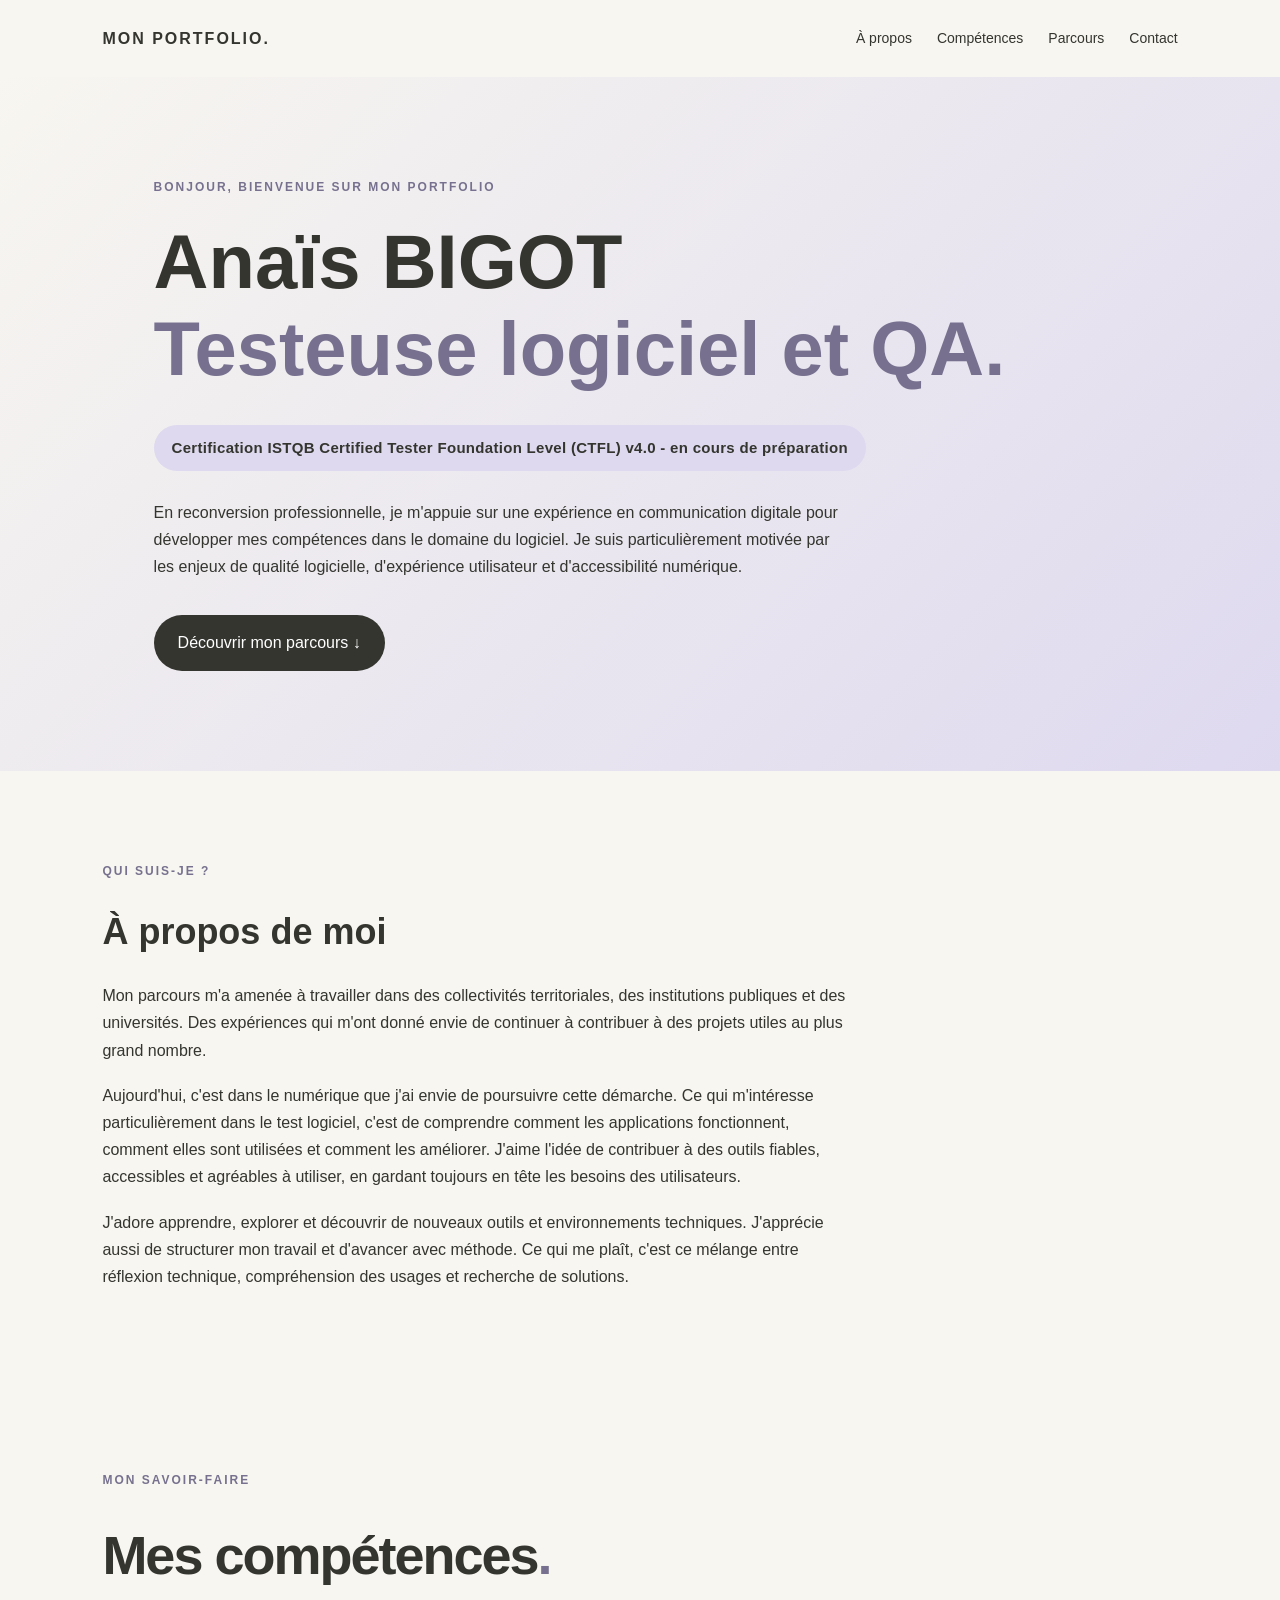
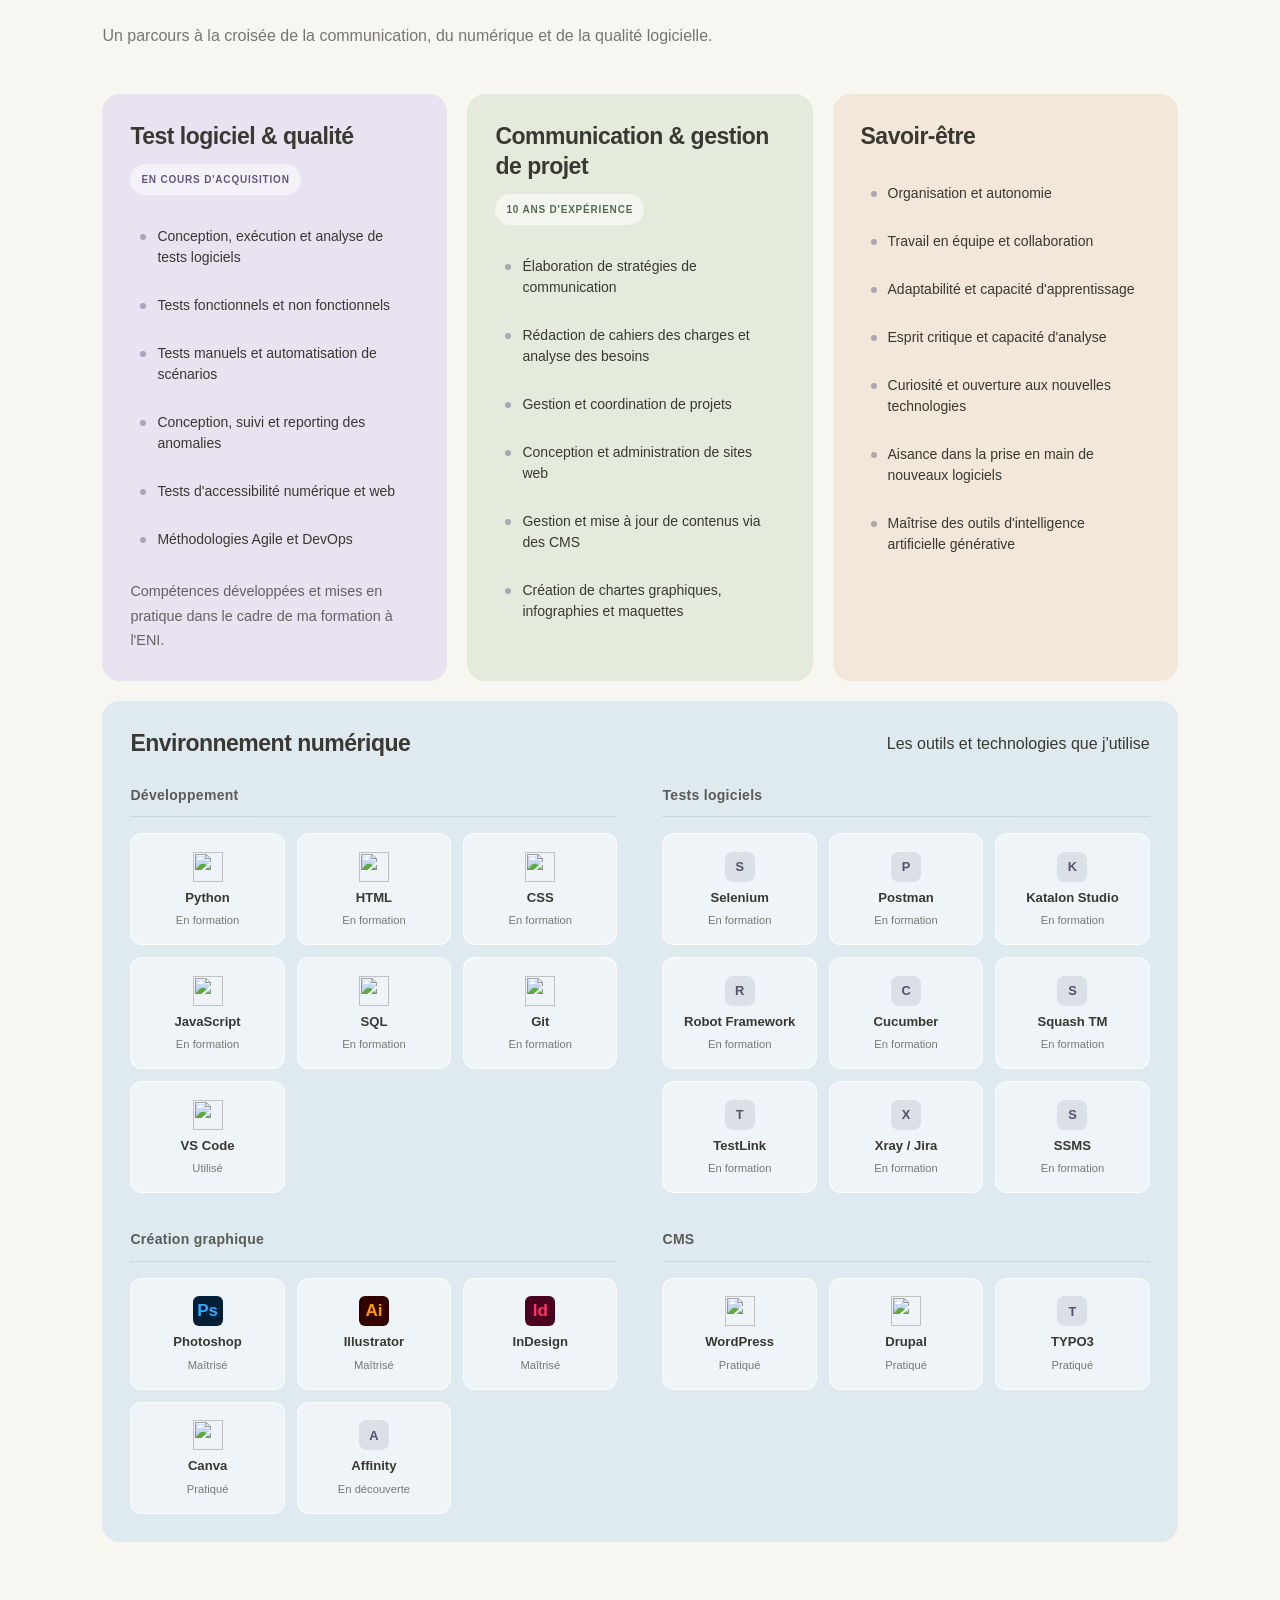
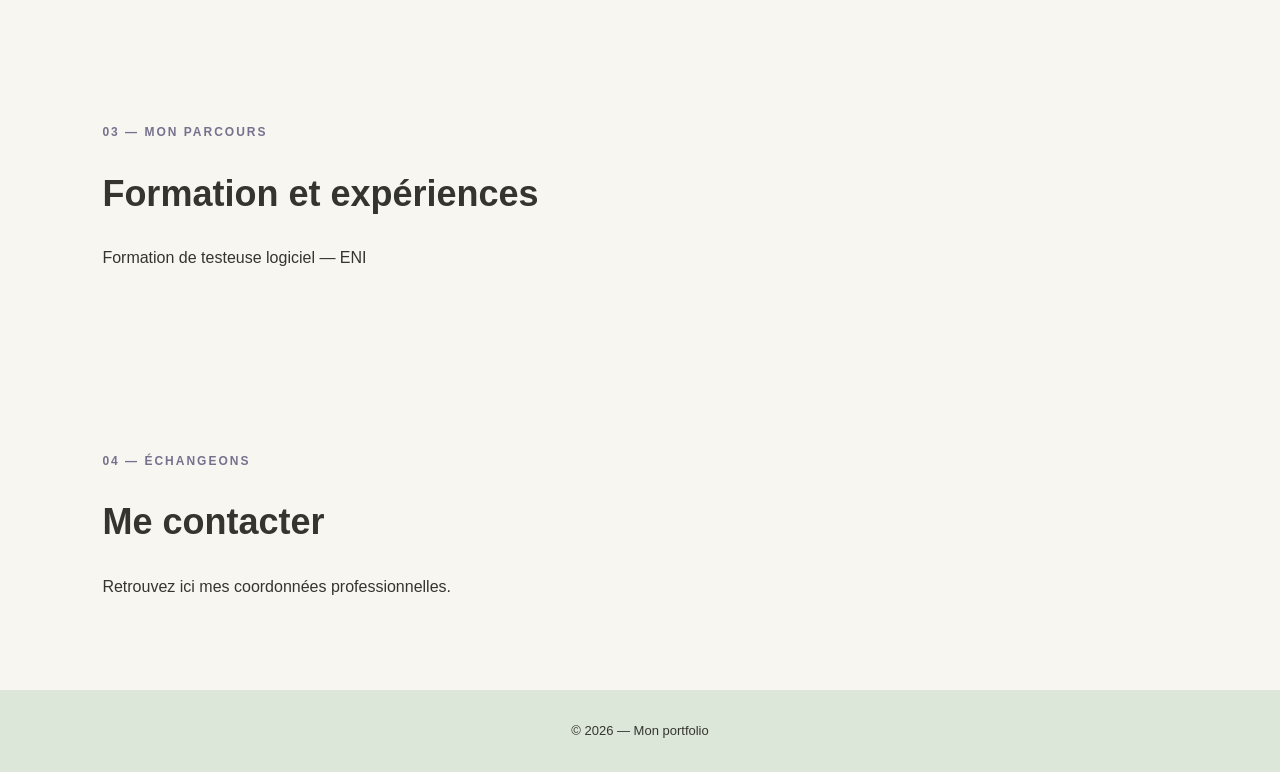
==== index.html @ 94222c1f "CV Web, travail du 19 nov matin" ====
<!DOCTYPE html>
<html lang="fr">
<head>
    <meta charset="UTF-8">
    <meta name="viewport" content="width=device-width, initial-scale=1.0">
    <meta http-equiv="X-UA-Compatible" content="IE=edge">

    <meta name="description" content="CV et portfolio professionnel">

    <title>Anaïs BIGOT | Testeuse QA</title>

    <link rel="stylesheet" href="css/style.css">
</head>

<body>

    <header>
        <nav class="navigation">
            <a href="#" class="logo">MON PORTFOLIO.</a>

            <div class="menu">
                <a href="#apropos">À propos</a>
                <a href="#competences">Compétences</a>
                <a href="#parcours">Parcours</a>
                <a href="#contact">Contact</a>
            </div>
        </nav>
    </header>

    <main>

        <section class="hero">
            <p class="surtitre">BONJOUR, BIENVENUE SUR MON PORTFOLIO</p>

            <h1>
                Anaïs BIGOT
                <span>Testeuse logiciel et QA.</span>
            </h1>
            <p class="certification">
             Certification  ISTQB Certified Tester Foundation Level (CTFL) v4.0 - en cours de préparation
            </p>

            <p class="introduction">
                En reconversion professionnelle, je m'appuie sur une expérience en communication digitale pour développer mes compétences dans le domaine du logiciel. Je suis particulièrement motivée par les enjeux de qualité logicielle, d'expérience utilisateur et d'accessibilité numérique.
            </p>

            <a href="#apropos" class="bouton">
                Découvrir mon parcours ↓
            </a>
        </section>

        <section id="apropos" class="section">
            <p class="surtitre">QUI SUIS-JE ?</p>
            <h2>À propos de moi</h2>
            
                <p>Mon parcours m'a amenée à travailler dans des collectivités territoriales, des institutions publiques et des universités. Des expériences qui m'ont donné envie de continuer à contribuer à des projets utiles au plus grand nombre.</p>

                <p>Aujourd'hui, c'est dans le numérique que j'ai envie de poursuivre cette démarche. Ce qui m'intéresse particulièrement dans le test logiciel, c'est de comprendre comment les applications fonctionnent, comment elles sont utilisées et comment les améliorer. J'aime l'idée de contribuer à des outils fiables, accessibles et agréables à utiliser, en gardant toujours en tête les besoins des utilisateurs.</p>

                <p>J'adore apprendre, explorer et découvrir de nouveaux outils et environnements techniques. J'apprécie aussi de structurer mon travail et d'avancer avec méthode. Ce qui me plaît, c'est ce mélange entre réflexion technique, compréhension des usages et recherche de solutions.</p>
            
        </section>



       
        <section id="competences" class="section skills-section">
            <div class="skills-heading">
                <p class="surtitre">MON SAVOIR-FAIRE</p>
                <h2>Mes compétences<span>.</span></h2>
                <p class="skills-intro">
                    Un parcours à la croisée de la communication,
                    du numérique et de la qualité logicielle.
                </p>
            </div>

            <div class="skills-grid">

                <!-- TEST LOGICIEL -->
                <article class="skill-card skill-lavender skill-main">
                    <div class="skill-card-header">
                        <h3>Test logiciel & qualité</h3>
                        <span class="skill-status status-learning">En cours d'acquisition</span>
                    </div>
                    <ul class="skill-list">
                        <li>Conception, exécution et analyse de tests logiciels</li>
                        <li>Tests fonctionnels et non fonctionnels</li>
                        <li>Tests manuels et automatisation de scénarios</li>
                        <li>Conception, suivi et reporting des anomalies</li>
                        <li>Tests d'accessibilité numérique et web</li>
                        <li>Méthodologies Agile et DevOps</li>
                    </ul>
                    <p class="skill-note">Compétences développées et mises en pratique dans le cadre de ma formation à l'ENI.</p>
                </article>

                <!-- COMMUNICATION -->
                <article class="skill-card skill-sage">
                    <div class="skill-card-header">
                        <h3>Communication & gestion de projet</h3>
                        <span class="skill-status status-acquired">10 ans d'expérience</span>
                    </div>
                    <ul class="skill-list">
                        <li>Élaboration de stratégies de communication</li>
                        <li>Rédaction de cahiers des charges et analyse des besoins</li>
                        <li>Gestion et coordination de projets</li>
                        <li>Conception et administration de sites web</li>
                        <li>Gestion et mise à jour de contenus via des CMS</li>
                        <li>Création de chartes graphiques, infographies et maquettes</li>
                    </ul>
                </article>

                <!-- SAVOIR-ÊTRE -->
                <article class="skill-card skill-peach">
                    <div class="skill-card-header">
                        <h3>Savoir-être</h3>
                    </div>
                    <ul class="skill-list">
                        <li>Organisation et autonomie</li>
                        <li>Travail en équipe et collaboration</li>
                        <li>Adaptabilité et capacité d'apprentissage</li>
                        <li>Esprit critique et capacité d'analyse</li>
                        <li>Curiosité et ouverture aux nouvelles technologies</li>
                        <li>Aisance dans la prise en main de nouveaux logiciels</li>
                        <li>Maîtrise des outils d'intelligence artificielle générative</li>
                    </ul>
            
                </article>

                <!-- ENVIRONNEMENT NUMÉRIQUE -->
                
  
                <div class="skill-card skill-blue skill-tools">

                    <div class="skill-card-header">
                        <h3>Environnement numérique</h3>
                        <p>Les outils et technologies que j'utilise</p>
                    </div>

                    <div class="tool-groups">



                        <!-- Développement -->
                        <div class="tool-group">
                            <h4>Développement</h4>
                            <div class="tools-grid">
                                <div class="tool">
                                    <img src="https://cdn.jsdelivr.net/gh/devicons/devicon/icons/python/python-original.svg" alt="">
                                    <span>Python</span>
                                    <small>En formation</small>
                                </div>
                                <div class="tool">
                                    <img src="https://cdn.jsdelivr.net/gh/devicons/devicon/icons/html5/html5-original.svg" alt="">
                                    <span>HTML</span>
                                    <small>En formation</small>
                                </div>
                                <div class="tool">
                                    <img src="https://cdn.jsdelivr.net/gh/devicons/devicon/icons/css3/css3-original.svg" alt="">
                                    <span>CSS</span>
                                    <small>En formation</small>
                                </div>
                                <div class="tool">
                                    <img src="https://cdn.jsdelivr.net/gh/devicons/devicon/icons/javascript/javascript-original.svg" alt="">
                                    <span>JavaScript</span>
                                    <small>En formation</small>
                                </div>
                                <div class="tool">
                                    <img src="https://cdn.jsdelivr.net/gh/devicons/devicon/icons/mysql/mysql-original.svg" alt="">
                                    <span>SQL</span>
                                    <small>En formation</small>
                                </div>
                                <div class="tool">
                                    <img src="https://cdn.jsdelivr.net/gh/devicons/devicon/icons/git/git-original.svg" alt="">
                                    <span>Git</span>
                                    <small>En formation</small>
                                </div>
                                <div class="tool">
                                    <img src="https://cdn.jsdelivr.net/gh/devicons/devicon/icons/vscode/vscode-original.svg" alt="">
                                    <span>VS Code</span>
                                    <small>Utilisé</small>
                                </div>
                            </div>
                        </div>

                        <!-- Tests logiciels -->
                        <div class="tool-group">
                            <h4>Tests logiciels</h4>
                            <div class="tools-grid">
                                <div class="tool">
                                    <span class="tool-monogram">S</span>
                                    <span>Selenium</span>
                                    <small>En formation</small>
                                </div>
                                <div class="tool">
                                    <span class="tool-monogram">P</span>
                                    <span>Postman</span>
                                    <small>En formation</small>
                                </div>
                                <div class="tool">
                                    <span class="tool-monogram">K</span>
                                    <span>Katalon Studio</span>
                                    <small>En formation</small>
                                </div>
                                <div class="tool">
                                    <span class="tool-monogram">R</span>
                                    <span>Robot Framework</span>
                                    <small>En formation</small>
                                </div>
                                <div class="tool">
                                    <span class="tool-monogram">C</span>
                                    <span>Cucumber</span>
                                    <small>En formation</small>
                                </div>
                                <div class="tool">
                                    <span class="tool-monogram">S</span>
                                    <span>Squash TM</span>
                                    <small>En formation</small>
                                </div>
                                <div class="tool">
                                    <span class="tool-monogram">T</span>
                                    <span>TestLink</span>
                                    <small>En formation</small>
                                </div>
                                <div class="tool">
                                    <span class="tool-monogram">X</span>
                                    <span>Xray / Jira</span>
                                    <small>En formation</small>
                                </div>
                                <div class="tool">
                                    <span class="tool-monogram">S</span>
                                    <span>SSMS</span>
                                    <small>En formation</small>
                                </div>
                            </div>
                        </div>

                        <!-- Création graphique -->
                        <div class="tool-group">
                            <h4>Création graphique</h4>
                            <div class="tools-grid">
                                <div class="tool">
                                    <span class="tool-monogram adobe-ps">Ps</span>
                                    <span>Photoshop</span>
                                    <small>Maîtrisé</small>
                                </div>
                                <div class="tool">
                                    <span class="tool-monogram adobe-ai">Ai</span>
                                    <span>Illustrator</span>
                                    <small>Maîtrisé</small>
                                </div>
                                <div class="tool">
                                    <span class="tool-monogram adobe-id">Id</span>
                                    <span>InDesign</span>
                                    <small>Maîtrisé</small>
                                </div>
                                <div class="tool">
                                    <img src="https://cdn.jsdelivr.net/gh/devicons/devicon/icons/canva/canva-original.svg" alt="">
                                    <span>Canva</span>
                                    <small>Pratiqué</small>
                                </div>
                                <div class="tool">
                                    <span class="tool-monogram">A</span>
                                    <span>Affinity</span>
                                    <small>En découverte</small>
                                </div>
                            </div>
                        </div>

                                                <!-- CMS -->
                        <div class="tool-group">
                            <h4>CMS</h4>
                            <div class="tools-grid">
                                <div class="tool">
                                    <img src="https://cdn.simpleicons.org/wordpress" alt="">
                                    <span>WordPress</span>
                                    <small>Pratiqué</small>
                                </div>
                                <div class="tool">
                                    <img src="https://cdn.simpleicons.org/drupal" alt="">
                                    <span>Drupal</span>
                                    <small>Pratiqué</small>
                                </div>
                                <div class="tool">
                                    <span class="tool-monogram">T</span>
                                    <span>TYPO3</span>
                                    <small>Pratiqué</small>
                                </div>
                            </div>
                        </div>

                    </div>
                </div>

        </section>




        <section id="parcours" class="section">
            <p class="surtitre">03 — MON PARCOURS</p>
            <h2>Formation et expériences</h2>
            <p>Formation de testeuse logiciel — ENI</p>
        </section>

        <section id="contact" class="section">
            <p class="surtitre">04 — ÉCHANGEONS</p>
            <h2>Me contacter</h2>
            <p>Retrouvez ici mes coordonnées professionnelles.</p>
        </section>

    </main>

    <footer>
        <p>© 2026 — Mon portfolio</p>
    </footer>

</body>
</html>
---- css/style.css ----
/* ========================================
   1. VARIABLES GRAPHIQUES
======================================== */

:root {
    --fond: #f8f6f0;
    --texte: #34352f;
    --lavande: #ded9ef;
    --sauge: #dce6d9;
    --accent: #77718f;
    --blanc: #ffffff;

    --carte-lavande: #E8E2F1;
    --carte-sauge: #E4EBDD;
    --carte-peche: #F2E7D9;
    --carte-bleue: #DFEAF0;
    --carte-rose: #F0E9EA;
}

/* ========================================
   2. BASE DU SITE
======================================== */

* {
    box-sizing: border-box;
    margin: 0;
    padding: 0;
}

html {
    scroll-behavior: smooth;
}

body {
    background-color: var(--fond);
    color: var(--texte);
    font-family: Arial, sans-serif;
    line-height: 1.7;
}

/* ========================================
   3. NAVIGATION
======================================== */

header {
    padding: 25px 8%;
}

.navigation {
    display: flex;
    justify-content: space-between;
    align-items: center;
    gap: 20px;
}

.logo {
    color: var(--texte);
    text-decoration: none;
    font-weight: bold;
    letter-spacing: 2px;
}

.menu {
    display: flex;
    gap: 25px;
}

.menu a {
    color: var(--texte);
    text-decoration: none;
    font-size: 14px;
    transition: color 0.2s ease;
}

.menu a:hover {
    color: var(--accent);
}

/* ========================================
   4. ACCUEIL
======================================== */

.hero {
    min-height: 75vh;
    padding: 100px 12%;
    display: flex;
    flex-direction: column;
    justify-content: center;
    align-items: flex-start;
    background: linear-gradient(
        135deg,
        var(--fond),
        var(--lavande)
    );
}

.surtitre {
    color: var(--accent);
    font-size: 12px;
    font-weight: bold;
    letter-spacing: 2px;
    margin-bottom: 20px;
}

.hero h1 {
    font-size: clamp(42px, 7vw, 76px);
    line-height: 1.15;
    max-width: 950px;
    margin-bottom: 25px;
}

.hero h1 span {
    color: var(--accent);
    display: block;
}

.introduction {
    max-width: 700px;
    margin-bottom: 35px;
}

/* ========================================
   5. BOUTON
======================================== */

.bouton {
    background-color: var(--texte);
    color: var(--blanc);
    padding: 14px 24px;
    border-radius: 30px;
    text-decoration: none;
    transition: 0.3s;
}

.bouton:hover {
    background-color: var(--accent);
    transform: translateY(-3px);
}

/* ========================================
   6. SECTIONS
======================================== */

/*
   Sections élargies :
   auparavant : max-width 1200px et 12% de marge
   maintenant : max-width 1560px et 8% de marge
*/

.section {
    width: 100%;
    max-width: 1560px;
    padding: 90px 8%;
    margin: 0 auto;
}

.section h2 {
    font-size: 36px;
    margin-bottom: 20px;
}

.section p {
    max-width: 650px;
}

/* ========================================
   7. COMPETENCES : INTRODUCTION
======================================== */

.skills-heading {
    margin-bottom: 45px;
}

.skills-heading h2 {
    font-size: clamp(38px, 5vw, 54px);
    letter-spacing: -2px;
}

.skills-heading h2 span {
    color: var(--accent);
}

.skills-intro {
    max-width: 600px;
    color: #77756f;
    margin-top: 12px;
}

/* Certification ISTQB */

.certification {
    display: inline-block;
    margin-top: 8px;
    margin-bottom: 28px;
    padding: 10px 18px;

    background: var(--lavande);
    color: var(--texte);

    border-radius: 30px;
    font-size: 15px;
    font-weight: 600;
    letter-spacing: 0.3px;
}


/* ========================================
   8. GRILLE DES CARTES
======================================== */


.skills-grid {
    display: grid;
    grid-template-columns: repeat(3, minmax(0, 1fr));
    gap: 20px;
    width: 100%;
}

.skill-card {
    min-width: 0;
    padding: 28px;
    border-radius: 18px;
    color: #393832;
    transition: transform 0.25s ease,
                box-shadow 0.25s ease;
}

.skill-card:hover {
    transform: translateY(-4px);
    box-shadow: 0 12px 30px rgba(50, 45, 60, 0.07);
}

/* Couleurs pastel */

.skill-lavender {
    background-color: var(--carte-lavande);
}

.skill-sage {
    background-color: var(--carte-sauge);
}

.skill-peach {
    background-color: var(--carte-peche);
}

.skill-blue {
    background-color: var(--carte-bleue);
}

/* Environnement numérique sur toute la largeur */

.skill-tools {
    grid-column: 1 / -1;
}


/* ========================================
   9. EN-TETES DES CARTES
======================================== */

.skill-card-header {
    display: flex;
    justify-content: space-between;
    align-items: center;
    flex-wrap: wrap;
    gap: 12px;
    margin-bottom: 22px;
}

.skill-card-header h3 {
    font-size: 23px;
    line-height: 1.3;
    letter-spacing: -0.5px;
    margin: 0;
}

.skill-status {
    font-size: 10px;
    text-transform: uppercase;
    letter-spacing: 0.8px;
    font-weight: 600;
    padding: 7px 11px;
    border-radius: 20px;
    background: rgba(255, 255, 255, 0.55);
}

.status-learning {
    color: #66547E;
}

.status-acquired {
    color: #536B50;
}

/* ========================================
   10. LISTES DE COMPETENCES
======================================== */

.skill-list {
    list-style: none;
}

.skill-list li {
    position: relative;
    padding-left: 20px;
    margin-bottom: 12px;
    font-size: 14px;
    line-height: 1.6;
}

.skill-list li::before {
    content: "✳";
    position: absolute;
    left: 0;
    opacity: 0.6;
}

.skill-note {
    margin-top: 20px;
    font-size: 0.9rem;
    opacity: 0.75;
}


/* ========================================
   11. ENVIRONNEMENT NUMERIQUE
======================================== */

/* Carte environnement numérique */

.skill-tools {
    grid-column: 1 / -1;
}

/* Organisation des catégories */

.tool-groups {
    display: grid;
    grid-template-columns: repeat(2, minmax(0, 1fr));
    gap: 35px 45px;
    align-items: start;
    margin-top: 25px;
}

/* Catégories d'outils */

.tool-group {
    min-width: 0;
    margin: 0;
}

.tool-group h4 {
    font-size: 14px;
    font-weight: 600;
    margin-bottom: 16px;
    padding-bottom: 9px;
    letter-spacing: 0.3px;
    opacity: 0.8;
    border-bottom: 1px solid rgba(60, 60, 60, 0.13);
}

/* Grille des vignettes */

.tools-grid {
    display: grid;
    grid-template-columns: repeat(3, minmax(0, 1fr));
    gap: 12px;
    align-items: start;
}

/* Vignettes */

.tool {
    min-width: 0;
    min-height: 112px;
    padding: 13px 8px;

    display: flex;
    flex-direction: column;
    align-items: center;
    justify-content: center;
    gap: 7px;

    text-align: center;
    background: rgba(255, 255, 255, 0.48);
    border: 1px solid rgba(255, 255, 255, 0.75);
    border-radius: 12px;

    position: relative;
    z-index: 1;

    transition: transform 0.25s ease,
                box-shadow 0.25s ease,
                background 0.25s ease;
}

/* Logos */

.tool img,
.tool-monogram {
    width: 30px;
    height: 30px;
    object-fit: contain;
    transition: transform 0.25s ease;
}

/* Vignettes sans logo */

.tool-monogram {
    display: flex;
    align-items: center;
    justify-content: center;

    border-radius: 8px;
    background: rgba(80, 75, 110, 0.12);
    color: #55506c;

    font-weight: 700;
    font-size: 0.8rem;
}


/* Logos des logiciels Adobe */

.adobe-ps {
    background: #001e36;
    color: #31a8ff;
    border-radius: 6px;
    font-size: 17px;
}

.adobe-ai {
    background: #330000;
    color: #ff9a00;
    border-radius: 6px;
    font-size: 17px;
}

.adobe-id {
    background: #49021f;
    color: #ff3366;
    border-radius: 6px;
    font-size: 17px;
}


/* Nom des outils */

.tool > span:not(.tool-monogram) {
    font-size: 0.82rem;
    font-weight: 600;
    line-height: 1.3;
}

/* Niveau de maîtrise */

.tool small {
    font-size: 0.7rem;
    opacity: 0.65;
    line-height: 1.3;
}

/* Agrandissement au survol */

@media (hover: hover) {
    .tool:hover {
        transform: translateY(-3px);
        background: rgba(255, 255, 255, 0.9);
        box-shadow: 0 8px 24px rgba(50, 45, 70, 0.12);
        z-index: 2;
    }

    .tool:hover img,
    .tool:hover .tool-monogram {
        transform: scale(1.12);
    }
}

/* Adaptation sur tablette et mobile */

@media (max-width: 700px) {
    .tool-groups {
        grid-template-columns: 1fr;
        gap: 28px;
    }

    .tools-grid {
        grid-template-columns: repeat(3, minmax(0, 1fr));
    }
}

/* Adaptation sur petits mobiles */

@media (max-width: 450px) {
    .tools-grid {
        grid-template-columns: repeat(2, minmax(0, 1fr));
    }
}

/* ========================================
   12. LANGUES INTEGREES AU SAVOIR-ETRE
======================================== */

.languages-inline {
    margin-top: 24px;
    padding-top: 16px;
    border-top: 1px solid rgba(60, 60, 60, 0.12);

    display: flex;
    flex-wrap: wrap;
    align-items: baseline;
    gap: 10px;

    font-size: 0.85rem;
}

.languages-inline > span {
    font-weight: 600;
    opacity: 0.7;
}

.languages-inline p {
    margin: 0;
}

.languages-inline small {
    opacity: 0.65;
}

/* ========================================
   13. PIED DE PAGE
======================================== */

footer {
    padding: 30px;
    text-align: center;
    background-color: var(--sauge);
    font-size: 13px;
}


/* ========================================
   14. RESPONSIVE : TABLETTES
======================================== */

@media (max-width: 1050px) {
    .skills-grid {
        grid-template-columns: repeat(2, minmax(0, 1fr));
    }

    .skill-tools {
        grid-column: 1 / -1;
    }

    .tools-grid {
        grid-template-columns: repeat(4, minmax(0, 1fr));
    }
}

/* ========================================
   15. RESPONSIVE : MOBILES
======================================== */

@media (max-width: 700px) {
    header {
        padding: 20px 5%;
    }

    .navigation {
        flex-direction: column;
    }

    .menu {
        flex-wrap: wrap;
        justify-content: center;
        gap: 12px;
    }

    .hero {
        min-height: 65vh;
        padding: 70px 7%;
    }

    .section {
        padding: 65px 6%;
    }

    .section h2 {
        font-size: 28px;
    }

    .skills-grid {
        grid-template-columns: 1fr;
    }

    .skill-tools {
        grid-column: auto;
    }
}

@media (max-width: 550px) {
    .skill-card {
        padding: 23px;
    }

    .skill-card-header h3 {
        font-size: 21px;
    }

    .tools-grid {
        grid-template-columns: repeat(2, minmax(0, 1fr));
        gap: 9px;
    }

    .tool {
        min-height: 95px;
        padding: 10px 5px;
    }

    .tool > span:not(.tool-monogram) {
        font-size: 11px;
    }

    .tool small {
        font-size: 9px;
    }
}


/* ========================================
   16. ACCESSIBILITE : ANIMATIONS
======================================== */

@media (prefers-reduced-motion: reduce) {

    html {
        scroll-behavior: auto;
    }

    *,
    *::before,
    *::after {
        transition-duration: 0.01ms !important;
        animation-duration: 0.01ms !important;
    }
}


/* ========================================
   LISTES DE COMPETENCES INTERACTIVES
======================================== */

.skill-list {
    list-style: none;
    display: flex;
    flex-direction: column;
    gap: 9px;
}

.skill-list li {
    position: relative;
    padding: 9px 10px 9px 27px;
    margin: 0;
    border-radius: 8px;
    font-size: 14px;
    line-height: 1.5;

    transition: background 0.25s ease,
                transform 0.25s ease,
                color 0.25s ease;
}

/* Petite pastille */

.skill-list li::before {
    content: "";
    position: absolute;
    left: 10px;
    top: 17px;
    width: 6px;
    height: 6px;
    border-radius: 50%;
    background: var(--accent);
    opacity: 0.55;
    transition: transform 0.25s ease,
                opacity 0.25s ease;
}

/* Effet au survol */

@media (hover: hover) {
    .skill-list li:hover {
        background: rgba(255, 255, 255, 0.45);
        transform: translateX(5px);
    }

    .skill-list li:hover::before {
        transform: scale(1.5);
        opacity: 1;
    }
}

/* ========================================
   A PROPOS
======================================== */

/* Espacement des paragraphes */

#apropos p:not(.surtitre) {
    margin-bottom: 18px;
    line-height: 1.7;
}

#apropos p:last-child {
    margin-bottom: 0;
}

/* Largeur des paragraphes À propos */

#apropos p:not(.surtitre) {
    width: 70%;
    max-width: 90%;
}
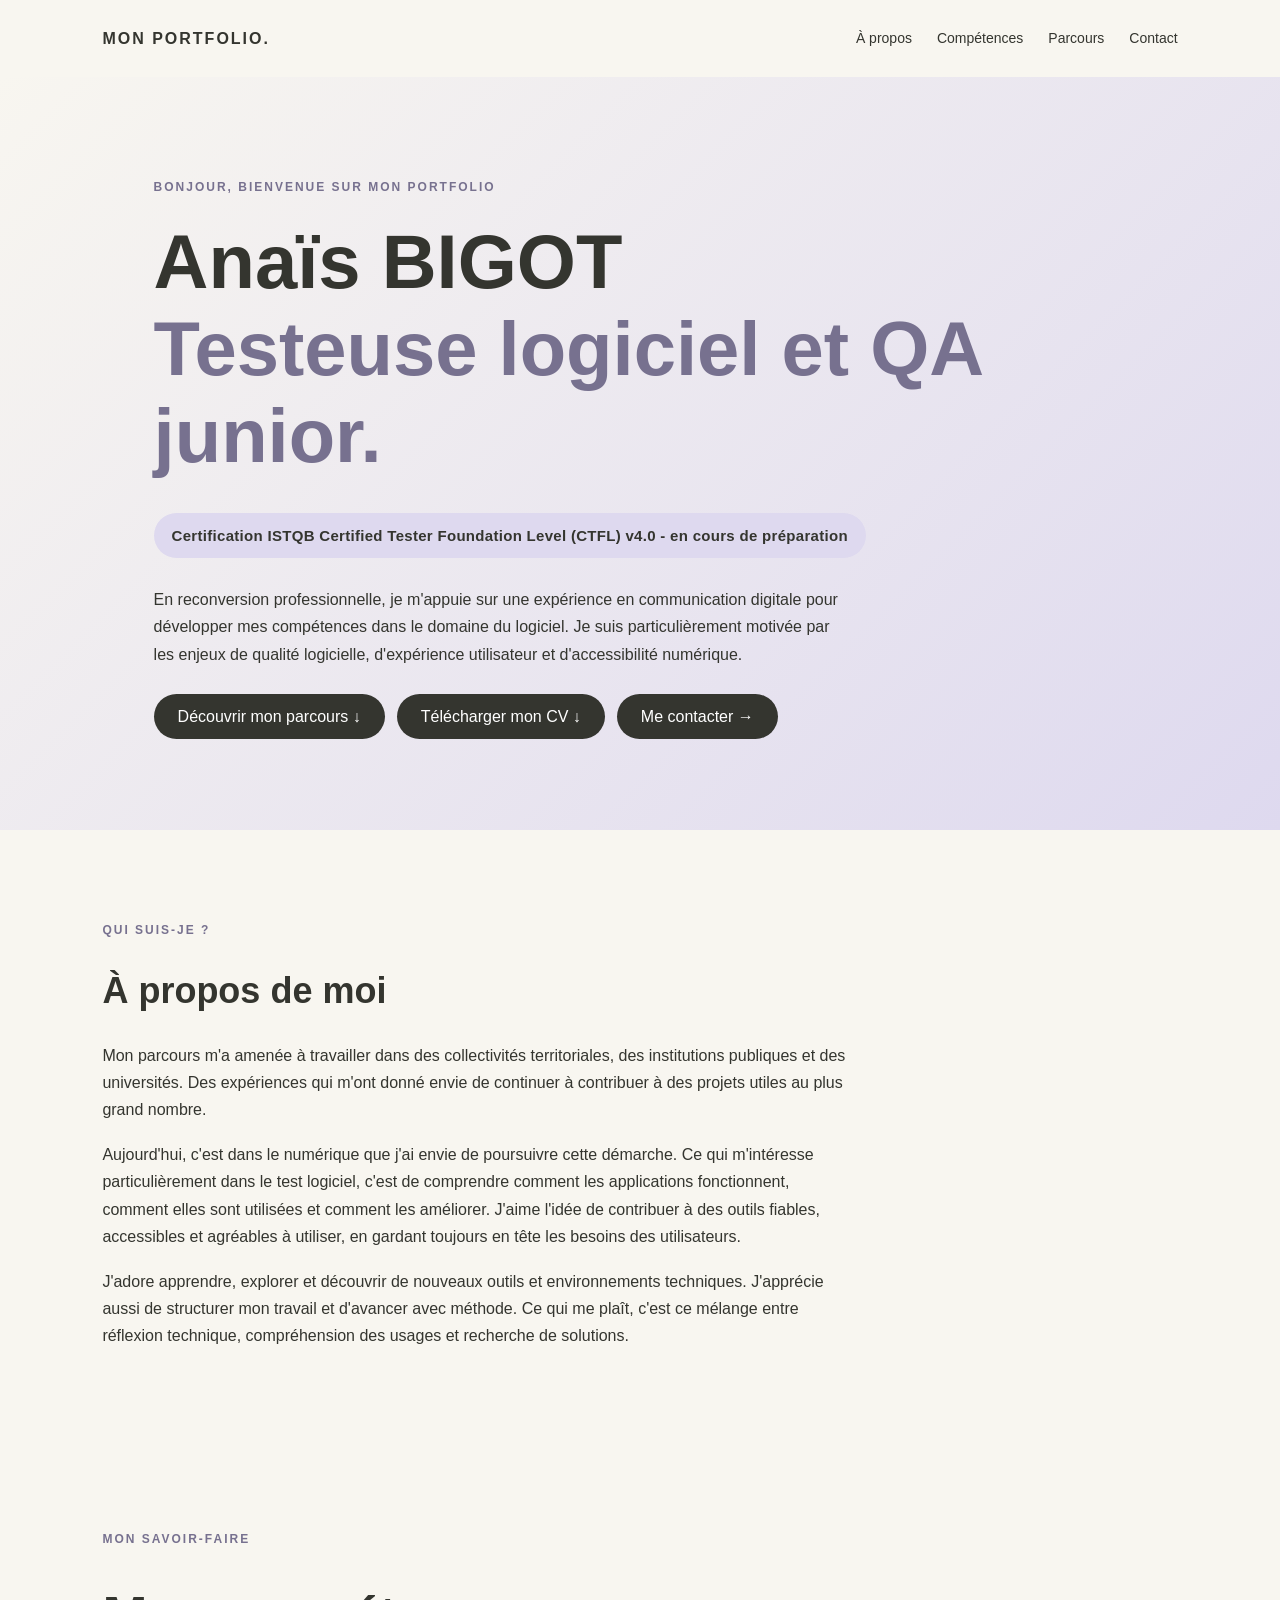
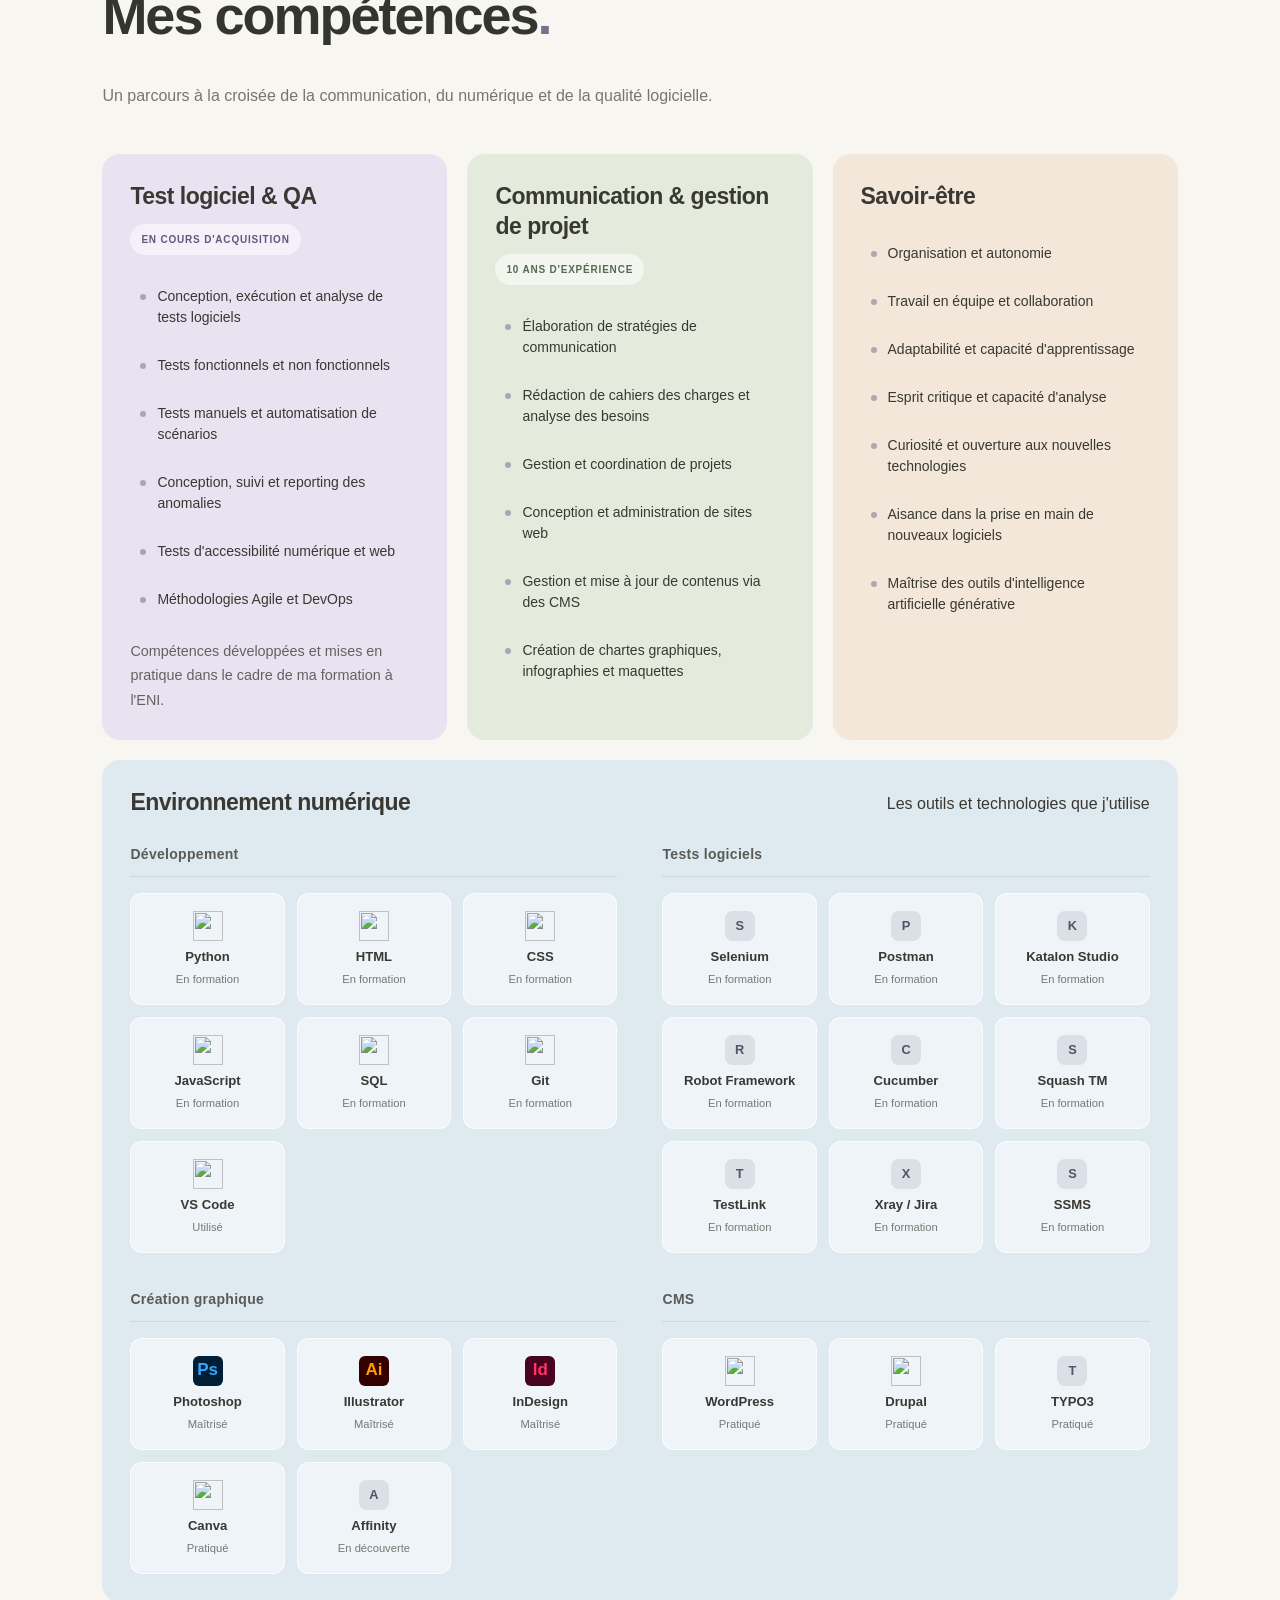
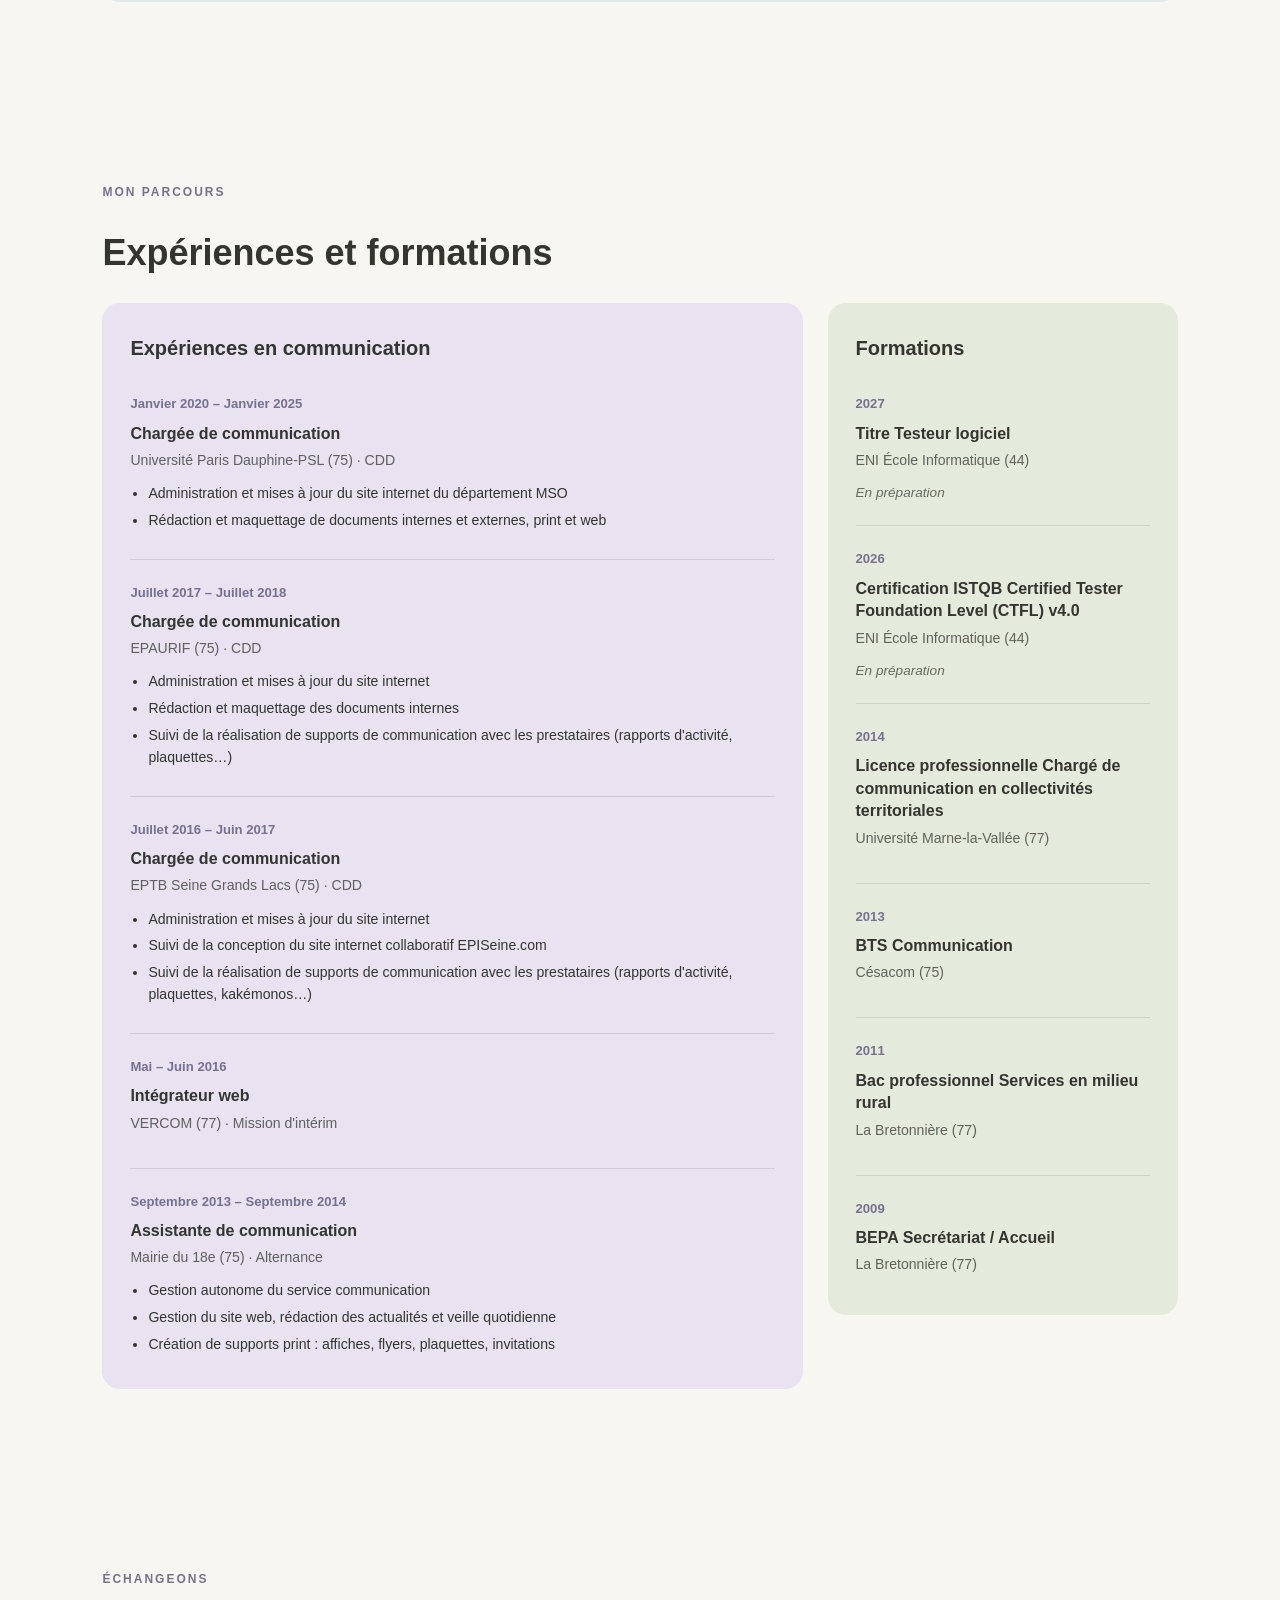
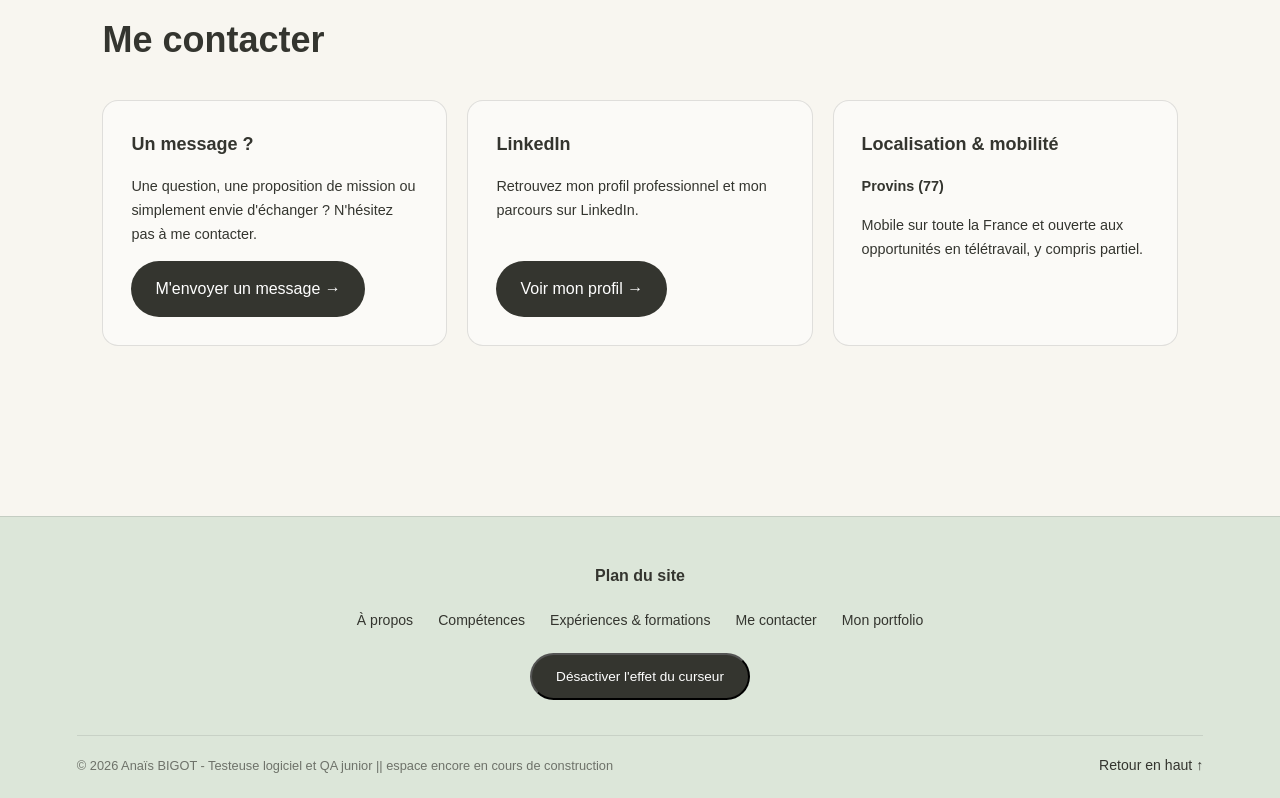
==== commit e88e9761: "Travail de l'apres-midi du 19 nov 2026" ====
--- a/index.html
+++ b/index.html
@@ -13,11 +13,12 @@
     <link rel="stylesheet" href="css/style.css">
 </head>
 
-<body>
-
+
+
+<body id="top">
     <header>
         <nav class="navigation">
-            <a href="#" class="logo">MON PORTFOLIO.</a>
+            <a href="portfolio.html" class="logo">MON PORTFOLIO.</a>
 
             <div class="menu">
                 <a href="#apropos">À propos</a>
@@ -35,7 +36,7 @@
 
             <h1>
                 Anaïs BIGOT
-                <span>Testeuse logiciel et QA.</span>
+                <span>Testeuse logiciel et QA junior.</span>
             </h1>
             <p class="certification">
              Certification  ISTQB Certified Tester Foundation Level (CTFL) v4.0 - en cours de préparation
@@ -45,9 +46,25 @@
                 En reconversion professionnelle, je m'appuie sur une expérience en communication digitale pour développer mes compétences dans le domaine du logiciel. Je suis particulièrement motivée par les enjeux de qualité logicielle, d'expérience utilisateur et d'accessibilité numérique.
             </p>
 
-            <a href="#apropos" class="bouton">
-                Découvrir mon parcours ↓
-            </a>
+           <nav class="hero-navigation" aria-label="Navigation principale">
+                <ul>
+                    <li>
+                        <a href="#apropos" class="bouton">
+                            Découvrir mon parcours ↓
+                        </a>
+                    </li>
+                    <li>
+                        <a href="assets/CV_abigot.pdf" class="bouton" download>
+                            Télécharger mon CV ↓
+                        </a>
+                    </li>
+                    <li>
+                        <a href="#contact" class="bouton">
+                            Me contacter →
+                        </a>
+                    </li>
+                </ul>
+            </nav>
         </section>
 
         <section id="apropos" class="section">
@@ -80,7 +97,7 @@
                 <!-- TEST LOGICIEL -->
                 <article class="skill-card skill-lavender skill-main">
                     <div class="skill-card-header">
-                        <h3>Test logiciel & qualité</h3>
+                        <h3>Test logiciel & QA</h3>
                         <span class="skill-status status-learning">En cours d'acquisition</span>
                     </div>
                     <ul class="skill-list">
@@ -297,23 +314,204 @@
 
 
 
+
+
+
+
+
+        
         <section id="parcours" class="section">
-            <p class="surtitre">03 — MON PARCOURS</p>
-            <h2>Formation et expériences</h2>
-            <p>Formation de testeuse logiciel — ENI</p>
+            <p class="surtitre">MON PARCOURS</p>
+            <h2>Expériences et formations</h2>
+
+            <div class="parcours-grid">
+
+                <!-- EXPÉRIENCES PROFESSIONNELLES -->
+                <article class="parcours-card experiences-card">
+                    <h3>Expériences en communication</h3>
+
+                    <div class="experience">
+                        <p class="parcours-date">Janvier 2020 – Janvier 2025</p>
+                        <h4>Chargée de communication</h4>
+                        <p class="parcours-structure">Université Paris Dauphine-PSL (75) · CDD</p>
+                        <ul>
+                            <li>Administration et mises à jour du site internet du département MSO</li>
+                            <li>Rédaction et maquettage de documents internes et externes, print et web</li>
+                        </ul>
+                    </div>
+
+                    <div class="experience">
+                        <p class="parcours-date">Juillet 2017 – Juillet 2018</p>
+                        <h4>Chargée de communication</h4>
+                        <p class="parcours-structure">EPAURIF (75) · CDD</p>
+                        <ul>
+                            <li>Administration et mises à jour du site internet</li>
+                            <li>Rédaction et maquettage des documents internes</li>
+                            <li>Suivi de la réalisation de supports de communication avec les prestataires (rapports d'activité, plaquettes…)</li>
+                        </ul>
+                    </div>
+
+                    <div class="experience">
+                        <p class="parcours-date">Juillet 2016 – Juin 2017</p>
+                        <h4>Chargée de communication</h4>
+                        <p class="parcours-structure">EPTB Seine Grands Lacs (75) · CDD</p>
+                        <ul>
+                            <li>Administration et mises à jour du site internet</li>
+                            <li>Suivi de la conception du site internet collaboratif EPISeine.com</li>
+                            <li>Suivi de la réalisation de supports de communication avec les prestataires (rapports d'activité, plaquettes, kakémonos…)</li>
+                        </ul>
+                    </div>
+
+                    <div class="experience">
+                        <p class="parcours-date">Mai – Juin 2016</p>
+                        <h4>Intégrateur web</h4>
+                        <p class="parcours-structure">VERCOM (77) · Mission d'intérim</p>
+                    </div>
+
+                    <div class="experience">
+                        <p class="parcours-date">Septembre 2013 – Septembre 2014</p>
+                        <h4>Assistante de communication</h4>
+                        <p class="parcours-structure">Mairie du 18e (75) · Alternance</p>
+                        <ul>
+                            <li>Gestion autonome du service communication</li>
+                            <li>Gestion du site web, rédaction des actualités et veille quotidienne</li>
+                            <li>Création de supports print : affiches, flyers, plaquettes, invitations</li>
+                        </ul>
+                    </div>
+                </article>
+
+                <!-- FORMATIONS -->
+                <article class="parcours-card formations-card">
+                    <h3>Formations</h3>
+
+                    <div class="formation">
+                        <p class="parcours-date">2027</p>
+                        <h4>Titre Testeur logiciel</h4>
+                        <p class="parcours-structure">ENI École Informatique (44)</p>
+                        <p class="formation-detail">En préparation</p>
+                    </div>
+
+                    <div class="formation">
+                        <p class="parcours-date">2026</p>
+                        <h4>Certification  ISTQB Certified Tester Foundation Level (CTFL) v4.0</h4>
+                        <p class="parcours-structure">ENI École Informatique (44)</p>
+                        <p class="formation-detail">En préparation</p>
+                    </div>
+
+                    <div class="formation">
+                        <p class="parcours-date">2014</p>
+                        <h4>Licence professionnelle Chargé de communication en collectivités territoriales</h4>
+                        <p class="parcours-structure">Université Marne-la-Vallée (77)</p>
+                    </div>
+
+                    <div class="formation">
+                        <p class="parcours-date">2013</p>
+                        <h4>BTS Communication</h4>
+                        <p class="parcours-structure">Césacom (75)</p>
+                    </div>
+
+                    <div class="formation">
+                        <p class="parcours-date">2011</p>
+                        <h4>Bac professionnel Services en milieu rural</h4>
+                        <p class="parcours-structure">La Bretonnière (77)</p>
+                    </div>
+
+                    <div class="formation">
+                        <p class="parcours-date">2009</p>
+                        <h4>BEPA Secrétariat / Accueil</h4>
+                        <p class="parcours-structure">La Bretonnière (77)</p>
+                    </div>
+                </article>
+
+            </div>
         </section>
 
-        <section id="contact" class="section">
-            <p class="surtitre">04 — ÉCHANGEONS</p>
-            <h2>Me contacter</h2>
-            <p>Retrouvez ici mes coordonnées professionnelles.</p>
-        </section>
+
+
+        
+<section id="contact" class="section">
+    <p class="surtitre">ÉCHANGEONS</p>
+    <h2>Me contacter</h2>
+
+    <div class="contact-grid">
+
+        <!-- MESSAGE -->
+        <article class="contact-card">
+            <h3>Un message ?</h3>
+            <p>
+                Une question, une proposition de mission ou simplement
+                envie d'échanger ? N'hésitez pas à me contacter.
+            </p>
+            <a href="mailto:ana.bigot2@gmail.com" class="bouton">
+                M'envoyer un message →
+            </a>
+        </article>
+
+        <!-- LINKEDIN -->
+        <article class="contact-card">
+            <h3>LinkedIn</h3>
+            <p>
+                Retrouvez mon profil professionnel et mon parcours
+                sur LinkedIn.
+            </p>
+            <a href="https://www.linkedin.com/in/ana%C3%AFs-bigot-83072a96/"
+               class="bouton"
+               target="_blank"
+               rel="noopener noreferrer">
+                Voir mon profil →
+            </a>
+        </article>
+
+        <!-- LOCALISATION -->
+        <article class="contact-card">
+            <h3>Localisation & mobilité</h3>
+            <p><strong>Provins (77)</strong></p>
+            <p>
+                Mobile sur toute la France et ouverte aux opportunités
+                en télétravail, y compris partiel.
+            </p>
+        </article>
+
+    </div>
+</section>
+
 
     </main>
 
-    <footer>
-        <p>© 2026 — Mon portfolio</p>
+   
+    <footer class="footer">
+
+        <div class="footer-content">
+
+                <nav class="footer-nav" aria-label="Plan du site">
+                <h2>Plan du site</h2>
+                <ul>
+                    <li><a href="#apropos">À propos</a></li>
+                    <li><a href="#competences">Compétences</a></li>
+                    <li><a href="#parcours">Expériences & formations</a></li>
+                    <li><a href="#contact">Me contacter</a></li>
+                    <li><a href="portfolio.html">Mon portfolio</a></li>
+                </ul>
+                <button
+                    type="button"
+                    id="cursor-toggle"
+                    class="bouton cursor-toggle"
+                    aria-pressed="true">
+                    Désactiver l'effet du curseur
+                </button>
+                </nav>
+
+        </div>
+
+        <div class="footer-bottom">
+            <p>© 2026 Anaïs BIGOT - Testeuse logiciel et QA junior || espace encore en cours de construction</p>
+            <a href="#top">Retour en haut ↑</a>
+        </div>
+
     </footer>
+
+<canvas id="cursor-canvas" aria-hidden="true"></canvas>
+<script src="js/cursor.js"></script>
 
 </body>
 </html>
--- a/css/style.css
+++ b/css/style.css
@@ -106,7 +106,7 @@
 .hero h1 {
     font-size: clamp(42px, 7vw, 76px);
     line-height: 1.15;
-    max-width: 950px;
+    max-width: 1100px;
     margin-bottom: 25px;
 }
 
@@ -204,6 +204,15 @@
     letter-spacing: 0.3px;
 }
 
+/* Navigation de l'introduction */
+.hero-navigation ul {
+    display: flex;
+    flex-wrap: wrap;
+    gap: 12px;
+    list-style: none;
+    padding: 0;
+    margin: 0;
+}
 
 /* ========================================
    8. GRILLE DES CARTES
@@ -722,4 +731,336 @@
 #apropos p:not(.surtitre) {
     width: 70%;
     max-width: 90%;
-}+}
+
+
+/* ========================================
+   PARCOURS PROFESSIONNEL ET FORMATIONS
+======================================== */
+
+/* Organisation des deux cartes */
+.parcours-grid {
+    display: grid;
+    grid-template-columns: 2fr 1fr;
+    gap: 25px;
+    align-items: start;
+}
+
+/* Cartes */
+.parcours-card {
+    padding: 28px;
+    border-radius: 18px;
+    background: var(--blanc);
+    min-width: 0;
+}
+
+/* Couleurs des cartes */
+.experiences-card {
+    background: var(--carte-lavande);
+}
+
+.formations-card {
+    background: var(--carte-sauge);
+}
+
+/* Titres des cartes */
+.parcours-card h3 {
+    font-size: 20px;
+    margin: 0 0 28px;
+}
+
+/* Expériences et formations */
+.experience,
+.formation {
+    padding-bottom: 22px;
+    margin-bottom: 22px;
+    border-bottom: 1px solid rgba(60, 60, 60, 0.13);
+}
+
+.experience:last-child,
+.formation:last-child {
+    padding-bottom: 0;
+    margin-bottom: 0;
+    border-bottom: none;
+}
+
+/* Dates */
+.parcours-date {
+    font-size: 0.82rem;
+    font-weight: 700;
+    color: var(--accent);
+    margin: 0 0 7px;
+}
+
+/* Intitulés des postes et diplômes */
+.parcours-card h4 {
+    font-size: 1rem;
+    font-weight: 650;
+    margin: 0 0 5px;
+    line-height: 1.4;
+}
+
+/* Établissements et structures */
+.parcours-structure {
+    font-size: 0.88rem;
+    margin: 0 0 12px;
+    opacity: 0.75;
+    line-height: 1.5;
+}
+
+/* Missions */
+.experience ul {
+    padding-left: 18px;
+    margin: 10px 0 0;
+}
+
+.experience li {
+    font-size: 0.88rem;
+    line-height: 1.55;
+    margin-bottom: 5px;
+}
+
+/* Détails des formations */
+.formation-detail {
+    font-size: 0.85rem;
+    font-style: italic;
+    opacity: 0.7;
+    margin: 0;
+    line-height: 1.5;
+}
+
+/* Adaptation tablette et mobile */
+@media (max-width: 750px) {
+    .parcours-grid {
+        grid-template-columns: 1fr;
+    }
+}
+
+
+
+/* ========================================
+   CONTACT
+======================================== */
+
+/* Organisation des trois blocs */
+.contact-grid {
+    display: grid;
+    grid-template-columns: repeat(3, minmax(0, 1fr));
+    gap: 20px;
+    margin-top: 30px;
+}
+
+/* Cartes de contact */
+.contact-card {
+    padding: 28px;
+    border: 1px solid rgba(60, 60, 60, 0.15);
+    border-radius: 16px;
+    background: rgba(255, 255, 255, 0.45);
+    display: flex;
+    flex-direction: column;
+    align-items: flex-start;
+}
+
+/* Titres */
+.contact-card h3 {
+    font-size: 18px;
+    margin: 0 0 15px;
+}
+
+/* Paragraphes */
+.contact-card p {
+    font-size: 0.9rem;
+    line-height: 1.65;
+    margin: 0 0 15px;
+}
+
+/* Boutons alignés en bas des cartes */
+.contact-card .bouton {
+    margin-top: auto;
+}
+
+/* Adaptation mobile */
+@media (max-width: 750px) {
+    .contact-grid {
+        grid-template-columns: 1fr;
+    }
+}
+
+
+
+
+
+
+/* ========================================
+   PAGE PORTFOLIO EN CONSTRUCTION
+======================================== */
+
+.portfolio-construction {
+    max-width: 750px;
+    min-height: 100vh;
+    margin: 0 auto;
+    padding: 40px 25px;
+    display: flex;
+    flex-direction: column;
+    justify-content: center;
+    align-items: flex-start;
+}
+
+.portfolio-construction h1 {
+    font-size: clamp(2rem, 5vw, 3.5rem);
+    margin: 15px 0 30px;
+}
+
+.portfolio-construction p:not(.surtitre) {
+    font-size: 1.05rem;
+    line-height: 1.8;
+    margin-bottom: 18px;
+}
+
+.portfolio-construction .portfolio-signature {
+    font-weight: 600;
+    margin-top: 10px;
+}
+
+.portfolio-construction .bouton {
+    margin-top: 25px;
+}
+
+
+
+
+/* ========================================
+   FOOTER
+======================================== */
+
+.footer {
+    margin-top: 80px;
+    padding: 45px 6% 20px;
+    border-top: 1px solid rgba(60, 60, 60, 0.15);
+}
+
+/* Contenu principal */
+.footer-content {
+    display: flex;
+    justify-content: center;
+    text-align: center;
+    padding-bottom: 35px;
+}
+
+/* Navigation */
+.footer-nav {
+    display: flex;
+    flex-direction: column;
+    align-items: center;
+}
+
+.footer-nav h2 {
+    font-size: 1rem;
+    margin: 0 0 20px;
+}
+
+.footer-nav ul {
+    list-style: none;
+    padding: 0;
+    margin: 0;
+    display: flex;
+    flex-wrap: wrap;
+    justify-content: center;
+    gap: 12px 25px;
+}
+
+.footer-nav a {
+    color: var(--texte);
+    text-decoration: none;
+    font-size: 0.88rem;
+    transition: opacity 0.2s ease;
+}
+
+.footer-nav a:hover {
+    opacity: 0.6;
+    text-decoration: underline;
+}
+
+/* Bas du footer */
+.footer-bottom {
+    max-width: 1200px;
+    margin: 0 auto;
+    padding-top: 18px;
+    border-top: 1px solid rgba(60, 60, 60, 0.12);
+    display: flex;
+    justify-content: space-between;
+    align-items: center;
+    gap: 25px;
+    flex-wrap: wrap;
+    text-align: center;
+}
+
+.footer-bottom p {
+    font-size: 0.8rem;
+    opacity: 0.65;
+    margin: 0;
+}
+
+.footer-bottom a {
+    color: var(--texte);
+    text-decoration: none;
+    font-size: 0.88rem;
+    transition: opacity 0.2s ease;
+}
+
+.footer-bottom a:hover {
+    opacity: 0.6;
+    text-decoration: underline;
+}
+
+/* Adaptation mobile */
+@media (max-width: 650px) {
+    .footer {
+        padding-left: 20px;
+        padding-right: 20px;
+    }
+
+    .footer-nav ul {
+        flex-direction: column;
+        align-items: center;
+        gap: 14px;
+    }
+
+    .footer-bottom {
+        flex-direction: column;
+        gap: 12px;
+    }
+}
+
+
+
+/* ========================================
+   EFFET CURSEUR
+======================================== */
+
+/* Canvas de l'animation */
+#cursor-canvas {
+    position: fixed;
+    inset: 0;
+    width: 100%;
+    height: 100%;
+    pointer-events: none;
+    z-index: 9999;
+    opacity: 0.65;
+}
+
+/* Bouton d'activation / désactivation */
+.cursor-toggle {
+    font-family: inherit;
+    font-size: 0.85rem;
+    cursor: pointer;
+    margin-top: 20px;
+}
+
+/* Respect de la préférence de réduction
+   des animations */
+@media (prefers-reduced-motion: reduce) {
+    #cursor-canvas {
+        display: none;
+    }
+}
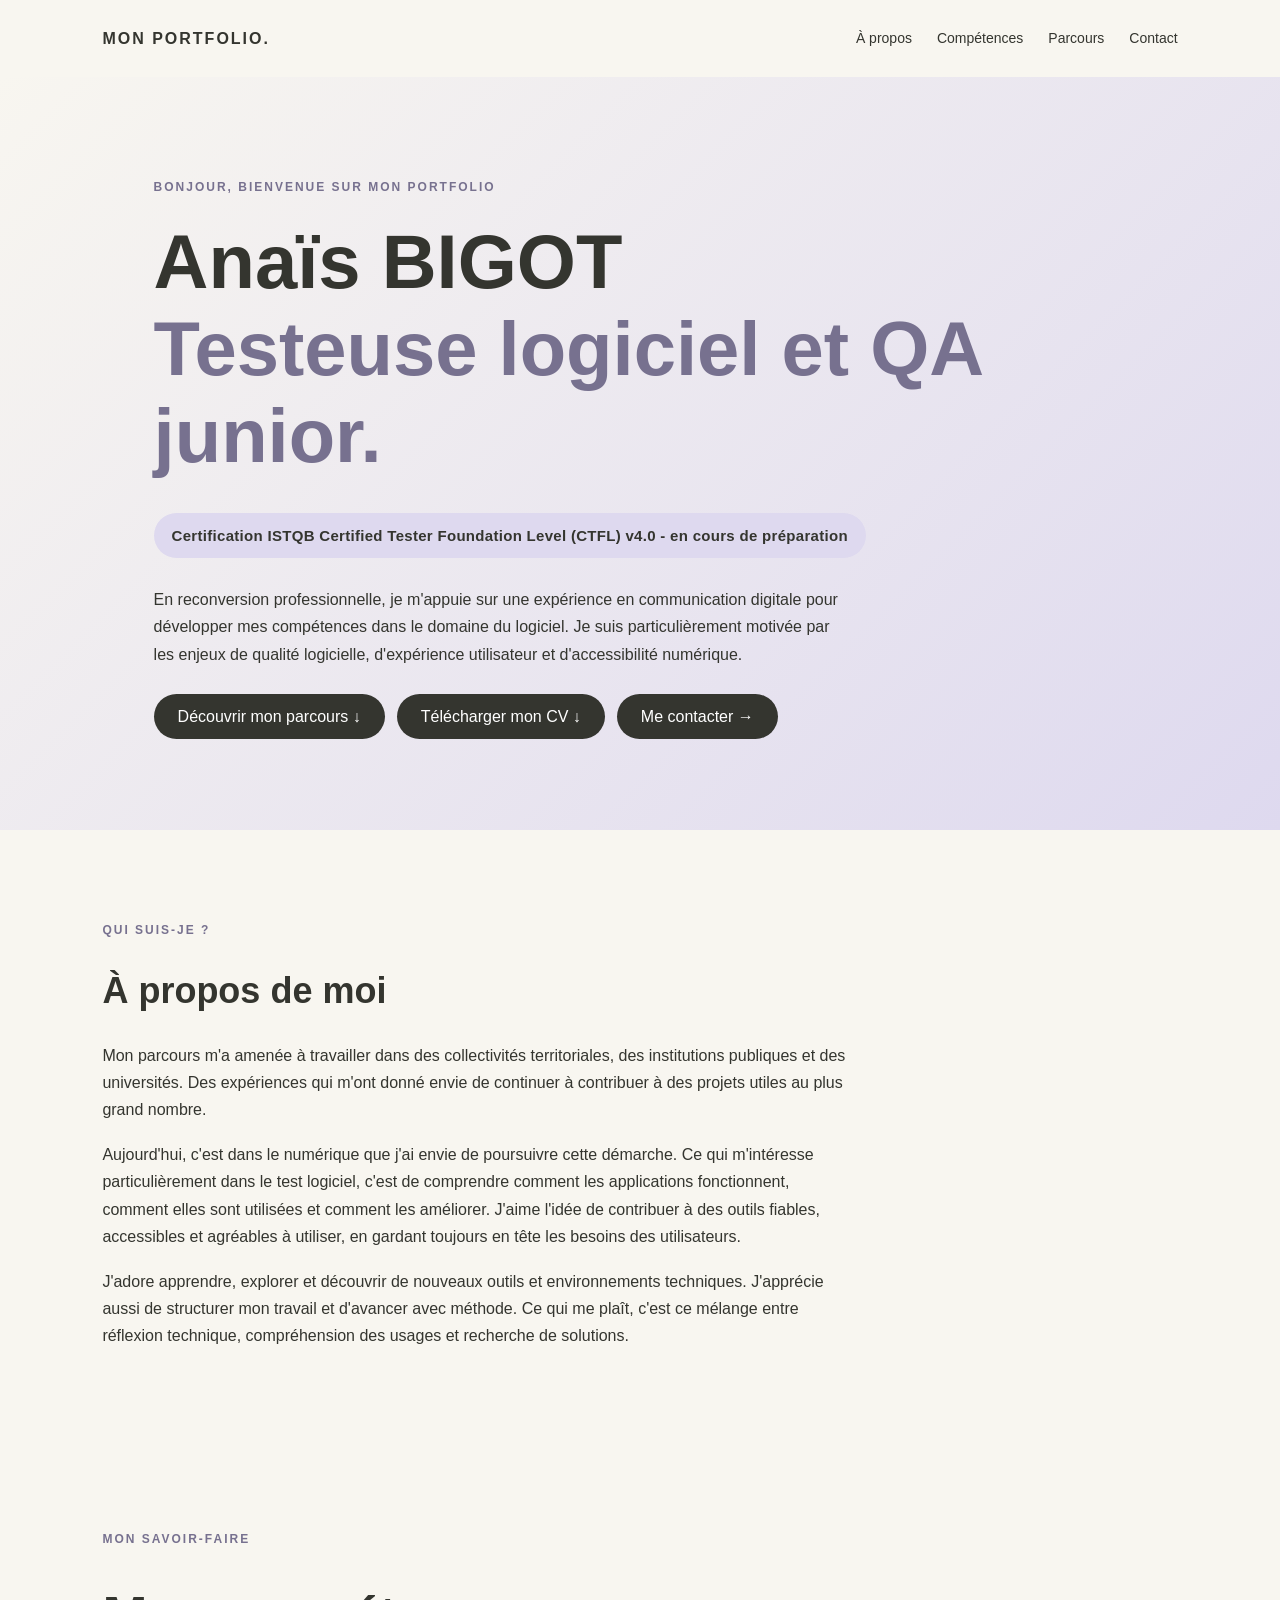
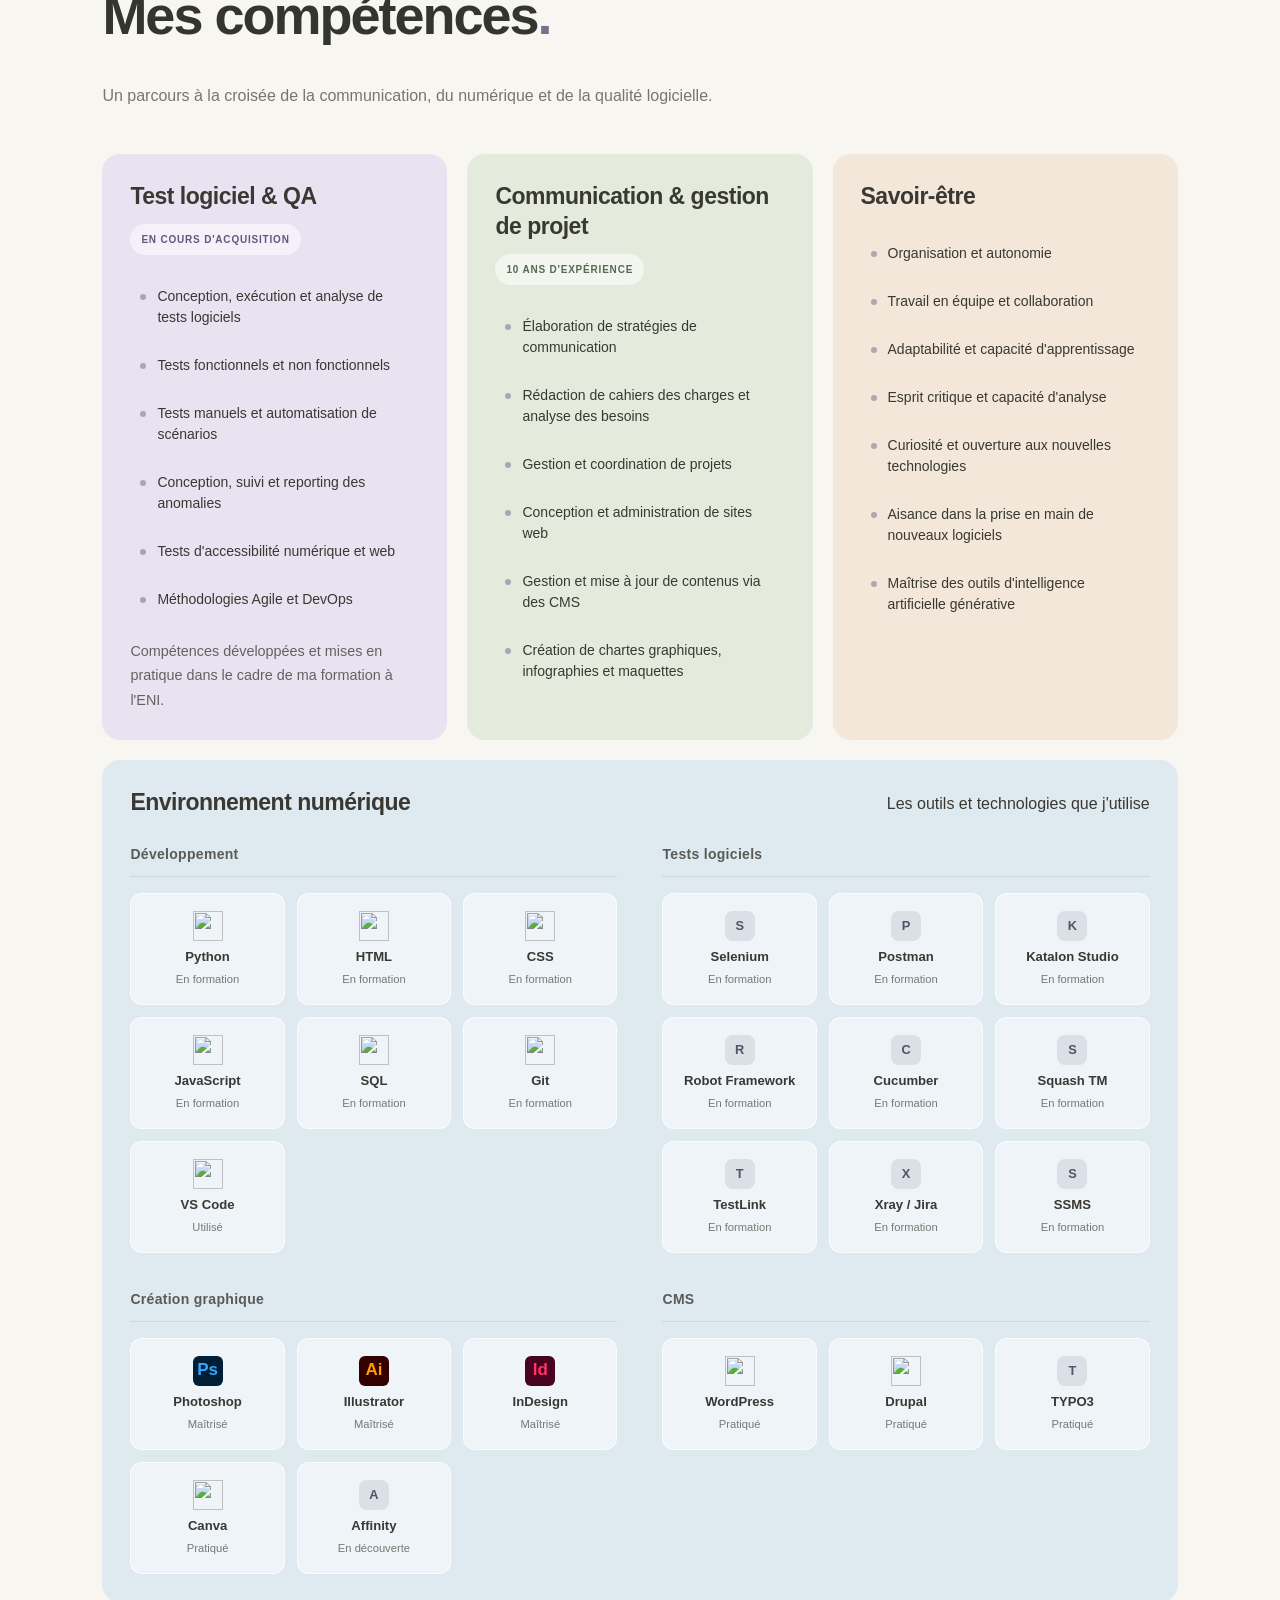
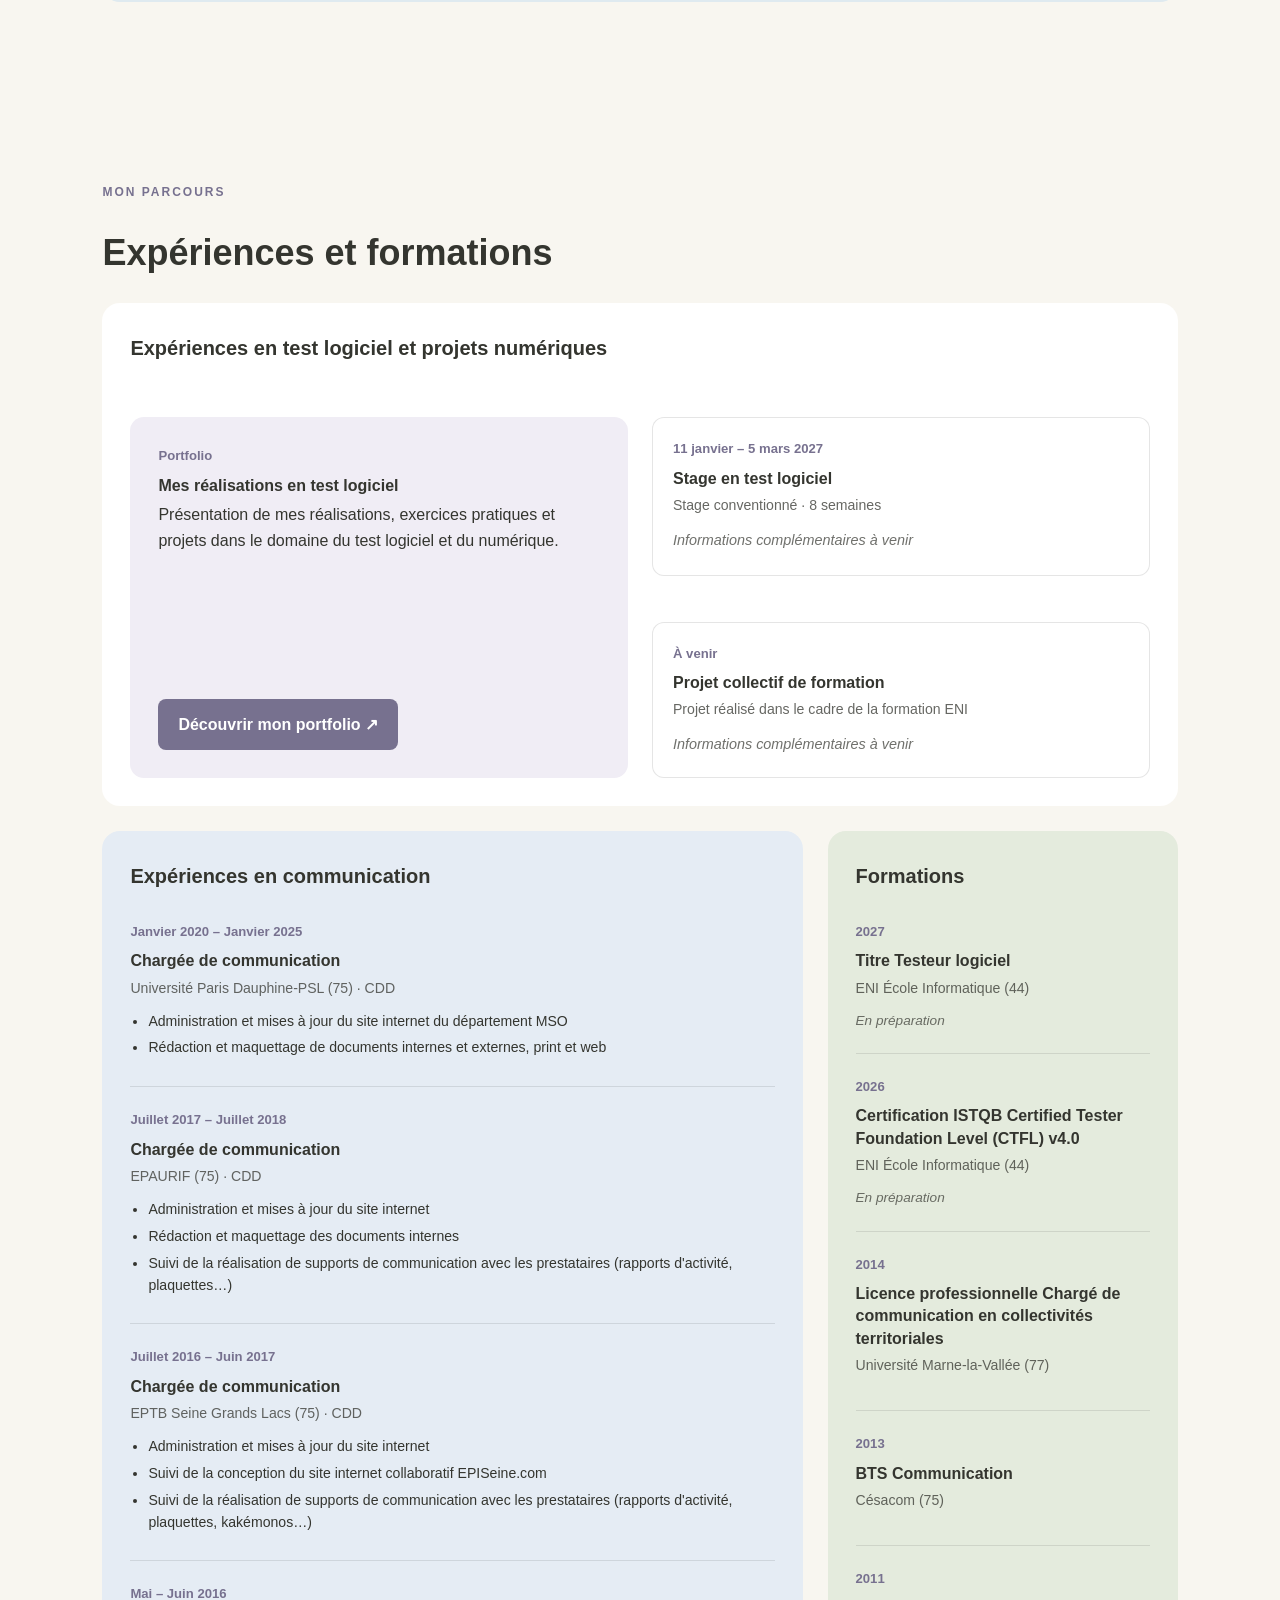
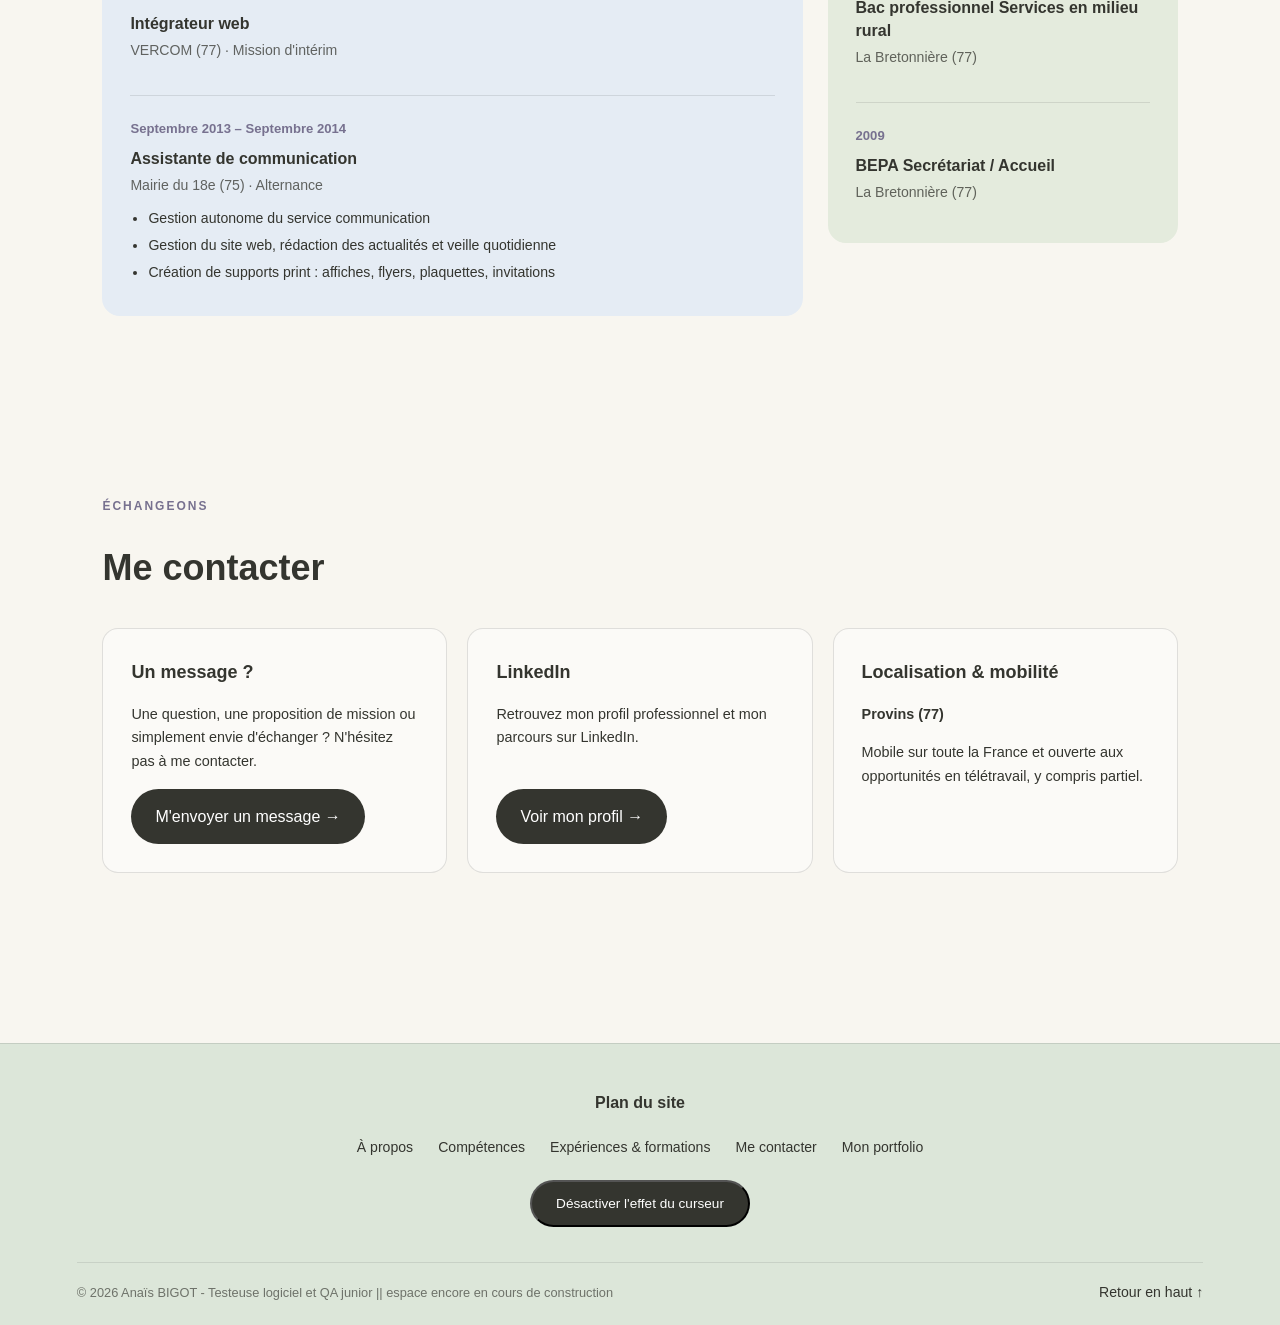
==== commit da943246: "refonte experience et ajout ex en testlo" ====
--- a/index.html
+++ b/index.html
@@ -7,6 +7,7 @@
     <meta http-equiv="X-UA-Compatible" content="IE=edge">
 
     <meta name="description" content="CV et portfolio professionnel">
+    <link rel="icon" href="assets/favicon.ico" sizes="any">
 
     <title>Anaïs BIGOT | Testeuse QA</title>
 
@@ -312,21 +313,66 @@
         </section>
 
 
-
-
-
-
-
-
-
         
+       
         <section id="parcours" class="section">
             <p class="surtitre">MON PARCOURS</p>
             <h2>Expériences et formations</h2>
 
             <div class="parcours-grid">
 
-                <!-- EXPÉRIENCES PROFESSIONNELLES -->
+                <!-- EXPÉRIENCES EN TEST LOGICIEL -->
+                <article class="parcours-card test-card">
+                    <h3>Expériences en test logiciel et projets numériques</h3>
+
+                    <!-- PORTFOLIO -->
+                    <div class="portfolio-mise-en-avant">
+                        <p class="parcours-date">Portfolio</p>
+                        <h4>Mes réalisations en test logiciel</h4>
+
+                        <p>
+                            Présentation de mes réalisations, exercices pratiques
+                            et projets dans le domaine du test logiciel et du numérique.
+                        </p>
+
+                        <a href="href=https://anais-bigot.github.io/portfolio.html"
+                        class="bouton-portfolio"
+                        target="_blank"
+                        rel="noopener noreferrer">
+                            Découvrir mon portfolio ↗
+                        </a>
+                    </div>
+
+                    <!-- FUTUR STAGE -->
+                    <div class="experience experience-a-venir">
+                        <p class="parcours-date">11 janvier – 5 mars 2027</p>
+                        <h4>Stage en test logiciel</h4>
+                        <p class="parcours-structure">
+                            Stage conventionné · 8 semaines
+                        </p>
+                        <p class="experience-info">
+                            Informations complémentaires à venir
+                        </p>
+                    </div>
+
+                    <!-- FUTUR PROJET COLLECTIF -->
+                    <div class="experience experience-a-venir">
+                        <p class="parcours-date">À venir</p>
+                        <h4>Projet collectif de formation</h4>
+                        <p class="parcours-structure">
+                            Projet réalisé dans le cadre de la formation ENI
+                        </p>
+                        <p class="experience-info">
+                            Informations complémentaires à venir
+                        </p>
+                    </div>
+
+                </article>
+
+
+
+
+                <!-- EXPERIENCES PROFESSIONNELLES EN COMMUNICATION -->
                 <article class="parcours-card experiences-card">
                     <h3>Expériences en communication</h3>
 
@@ -380,6 +426,9 @@
                     </div>
                 </article>
 
+
+
+
                 <!-- FORMATIONS -->
                 <article class="parcours-card formations-card">
                     <h3>Formations</h3>
@@ -393,7 +442,7 @@
 
                     <div class="formation">
                         <p class="parcours-date">2026</p>
-                        <h4>Certification  ISTQB Certified Tester Foundation Level (CTFL) v4.0</h4>
+                        <h4>Certification ISTQB Certified Tester Foundation Level (CTFL) v4.0</h4>
                         <p class="parcours-structure">ENI École Informatique (44)</p>
                         <p class="formation-detail">En préparation</p>
                     </div>
@@ -428,52 +477,53 @@
 
 
 
+
         
-<section id="contact" class="section">
-    <p class="surtitre">ÉCHANGEONS</p>
-    <h2>Me contacter</h2>
-
-    <div class="contact-grid">
-
-        <!-- MESSAGE -->
-        <article class="contact-card">
-            <h3>Un message ?</h3>
-            <p>
-                Une question, une proposition de mission ou simplement
-                envie d'échanger ? N'hésitez pas à me contacter.
-            </p>
-            <a href="mailto:ana.bigot2@gmail.com" class="bouton">
-                M'envoyer un message →
-            </a>
-        </article>
-
-        <!-- LINKEDIN -->
-        <article class="contact-card">
-            <h3>LinkedIn</h3>
-            <p>
-                Retrouvez mon profil professionnel et mon parcours
-                sur LinkedIn.
-            </p>
-            <a href="https://www.linkedin.com/in/ana%C3%AFs-bigot-83072a96/"
-               class="bouton"
-               target="_blank"
-               rel="noopener noreferrer">
-                Voir mon profil →
-            </a>
-        </article>
-
-        <!-- LOCALISATION -->
-        <article class="contact-card">
-            <h3>Localisation & mobilité</h3>
-            <p><strong>Provins (77)</strong></p>
-            <p>
-                Mobile sur toute la France et ouverte aux opportunités
-                en télétravail, y compris partiel.
-            </p>
-        </article>
-
-    </div>
-</section>
+        <section id="contact" class="section">
+            <p class="surtitre">ÉCHANGEONS</p>
+            <h2>Me contacter</h2>
+
+            <div class="contact-grid">
+
+                <!-- MESSAGE -->
+                <article class="contact-card">
+                    <h3>Un message ?</h3>
+                    <p>
+                        Une question, une proposition de mission ou simplement
+                        envie d'échanger ? N'hésitez pas à me contacter.
+                    </p>
+                    <a href="mailto:ana.bigot2@gmail.com" class="bouton">
+                        M'envoyer un message →
+                    </a>
+                </article>
+
+                <!-- LINKEDIN -->
+                <article class="contact-card">
+                    <h3>LinkedIn</h3>
+                    <p>
+                        Retrouvez mon profil professionnel et mon parcours
+                        sur LinkedIn.
+                    </p>
+                    <a href="https://www.linkedin.com/in/ana%C3%AFs-bigot-83072a96/"
+                    class="bouton"
+                    target="_blank"
+                    rel="noopener noreferrer">
+                        Voir mon profil →
+                    </a>
+                </article>
+
+                <!-- LOCALISATION -->
+                <article class="contact-card">
+                    <h3>Localisation & mobilité</h3>
+                    <p><strong>Provins (77)</strong></p>
+                    <p>
+                        Mobile sur toute la France et ouverte aux opportunités
+                        en télétravail, y compris partiel.
+                    </p>
+                </article>
+
+            </div>
+        </section>
 
 
     </main>
--- a/css/style.css
+++ b/css/style.css
@@ -142,11 +142,6 @@
    6. SECTIONS
 ======================================== */
 
-/*
-   Sections élargies :
-   auparavant : max-width 1200px et 12% de marge
-   maintenant : max-width 1560px et 8% de marge
-*/
 
 .section {
     width: 100%;
@@ -204,15 +199,32 @@
     letter-spacing: 0.3px;
 }
 
-/* Navigation de l'introduction */
+
+/* ========================================
+   NAVIGATION DE L'INTRODUCTION
+======================================== */
+
+/* Affichage ordinateur */
 .hero-navigation ul {
     display: flex;
+    flex-direction: row;
     flex-wrap: wrap;
+    align-items: center;
     gap: 12px;
     list-style: none;
     padding: 0;
     margin: 0;
 }
+
+/* Affichage mobile */
+@media screen and (max-width: 650px) {
+    .hero-navigation ul {
+        flex-direction: column;
+        align-items: flex-start;
+        gap: 12px;
+    }
+}
+
 
 /* ========================================
    8. GRILLE DES CARTES
@@ -734,11 +746,15 @@
 }
 
 
-/* ========================================
-   PARCOURS PROFESSIONNEL ET FORMATIONS
-======================================== */
-
-/* Organisation des deux cartes */
+
+
+/* ========================================
+   12. PARCOURS PROFESSIONNEL ET FORMATIONS
+======================================== */
+
+
+/* 12.1 ORGANISATION DE LA MISE EN PAGE */
+
 .parcours-grid {
     display: grid;
     grid-template-columns: 2fr 1fr;
@@ -746,7 +762,24 @@
     align-items: start;
 }
 
-/* Cartes */
+/* Bloc test logiciel en pleine largeur */
+.test-card {
+    grid-column: 1 / -1;
+    display: grid;
+    grid-template-columns: 1fr 1fr;
+    gap: 24px;
+    align-items: stretch;
+}
+
+/* Titre sur toute la largeur */
+.test-card h3 {
+    grid-column: 1 / -1;
+    margin-bottom: 0;
+}
+
+
+/* 12.2 APPARENCE GÉNÉRALE DES CARTES */
+
 .parcours-card {
     padding: 28px;
     border-radius: 18px;
@@ -756,7 +789,7 @@
 
 /* Couleurs des cartes */
 .experiences-card {
-    background: var(--carte-lavande);
+    background: #E5ECF4;
 }
 
 .formations-card {
@@ -769,7 +802,74 @@
     margin: 0 0 28px;
 }
 
-/* Expériences et formations */
+
+/* 12.3 MISE EN AVANT DU PORTFOLIO */
+
+.portfolio-mise-en-avant {
+    grid-row: span 2;
+    display: flex;
+    flex-direction: column;
+    align-items: flex-start;
+    background: #F0EDF5;
+    padding: 28px;
+    border-radius: 14px;
+    margin-bottom: 0;
+}
+
+/* Titre du portfolio */
+.portfolio-mise-en-avant h4 {
+    margin-bottom: 12px;
+}
+
+/* Description du portfolio */
+.portfolio-mise-en-avant > p:not(.parcours-date) {
+    margin-bottom: 20px;
+    line-height: 1.6;
+}
+
+/* Bouton du portfolio */
+.bouton-portfolio {
+    display: inline-block;
+    margin-top: auto;
+    padding: 12px 20px;
+    border-radius: 8px;
+    background: var(--accent);
+    color: white;
+    text-decoration: none;
+    font-weight: 600;
+    transition: background 0.2s ease, transform 0.2s ease;
+}
+
+/* Effet au survol du bouton */
+.bouton-portfolio:hover {
+    filter: brightness(0.9);
+    transform: translateY(-2px);
+}
+
+
+/* 12.4 PRÉSENTATION DES EXPÉRIENCES À VENIR */
+
+/* Cartes du stage et des projets */
+.experience-a-venir {
+    margin-top: 0;
+    padding: 20px;
+    border: 1px solid rgba(60, 60, 60, 0.13);
+    border-radius: 12px;
+    background: rgba(255, 255, 255, 0.55);
+}
+
+
+/* Mention des informations à venir */
+.experience-info {
+    font-size: 0.9rem;
+    opacity: 0.7;
+    font-style: italic;
+    margin-top: 6px;
+}
+
+
+/* 12.5 PRÉSENTATION DES EXPÉRIENCES ET FORMATIONS */
+
 .experience,
 .formation {
     padding-bottom: 22px;
@@ -777,11 +877,19 @@
     border-bottom: 1px solid rgba(60, 60, 60, 0.13);
 }
 
+/* Suppression de la séparation sur le dernier élément */
 .experience:last-child,
 .formation:last-child {
     padding-bottom: 0;
     margin-bottom: 0;
     border-bottom: none;
+}
+
+/* Conservation de l'espace intérieur du dernier projet */
+.test-card .experience-a-venir:last-child {
+    padding-bottom: 20px;
+    margin-bottom: 0;
+    border-bottom: 1px solid rgba(60, 60, 60, 0.13);
 }
 
 /* Dates */
@@ -808,7 +916,7 @@
     line-height: 1.5;
 }
 
-/* Missions */
+/* Missions et descriptions */
 .experience ul {
     padding-left: 18px;
     margin: 10px 0 0;
@@ -829,13 +937,27 @@
     line-height: 1.5;
 }
 
-/* Adaptation tablette et mobile */
+
+/* 12.6 ADAPTATION TABLETTE ET MOBILE */
+
 @media (max-width: 750px) {
+
     .parcours-grid {
         grid-template-columns: 1fr;
     }
-}
-
+
+    .test-card {
+        grid-template-columns: 1fr;
+    }
+
+    .test-card h3 {
+        grid-column: 1;
+    }
+
+    .portfolio-mise-en-avant {
+        grid-row: auto;
+    }
+}
 
 
 /* ========================================
@@ -1064,3 +1186,5 @@
         display: none;
     }
 }
+
+
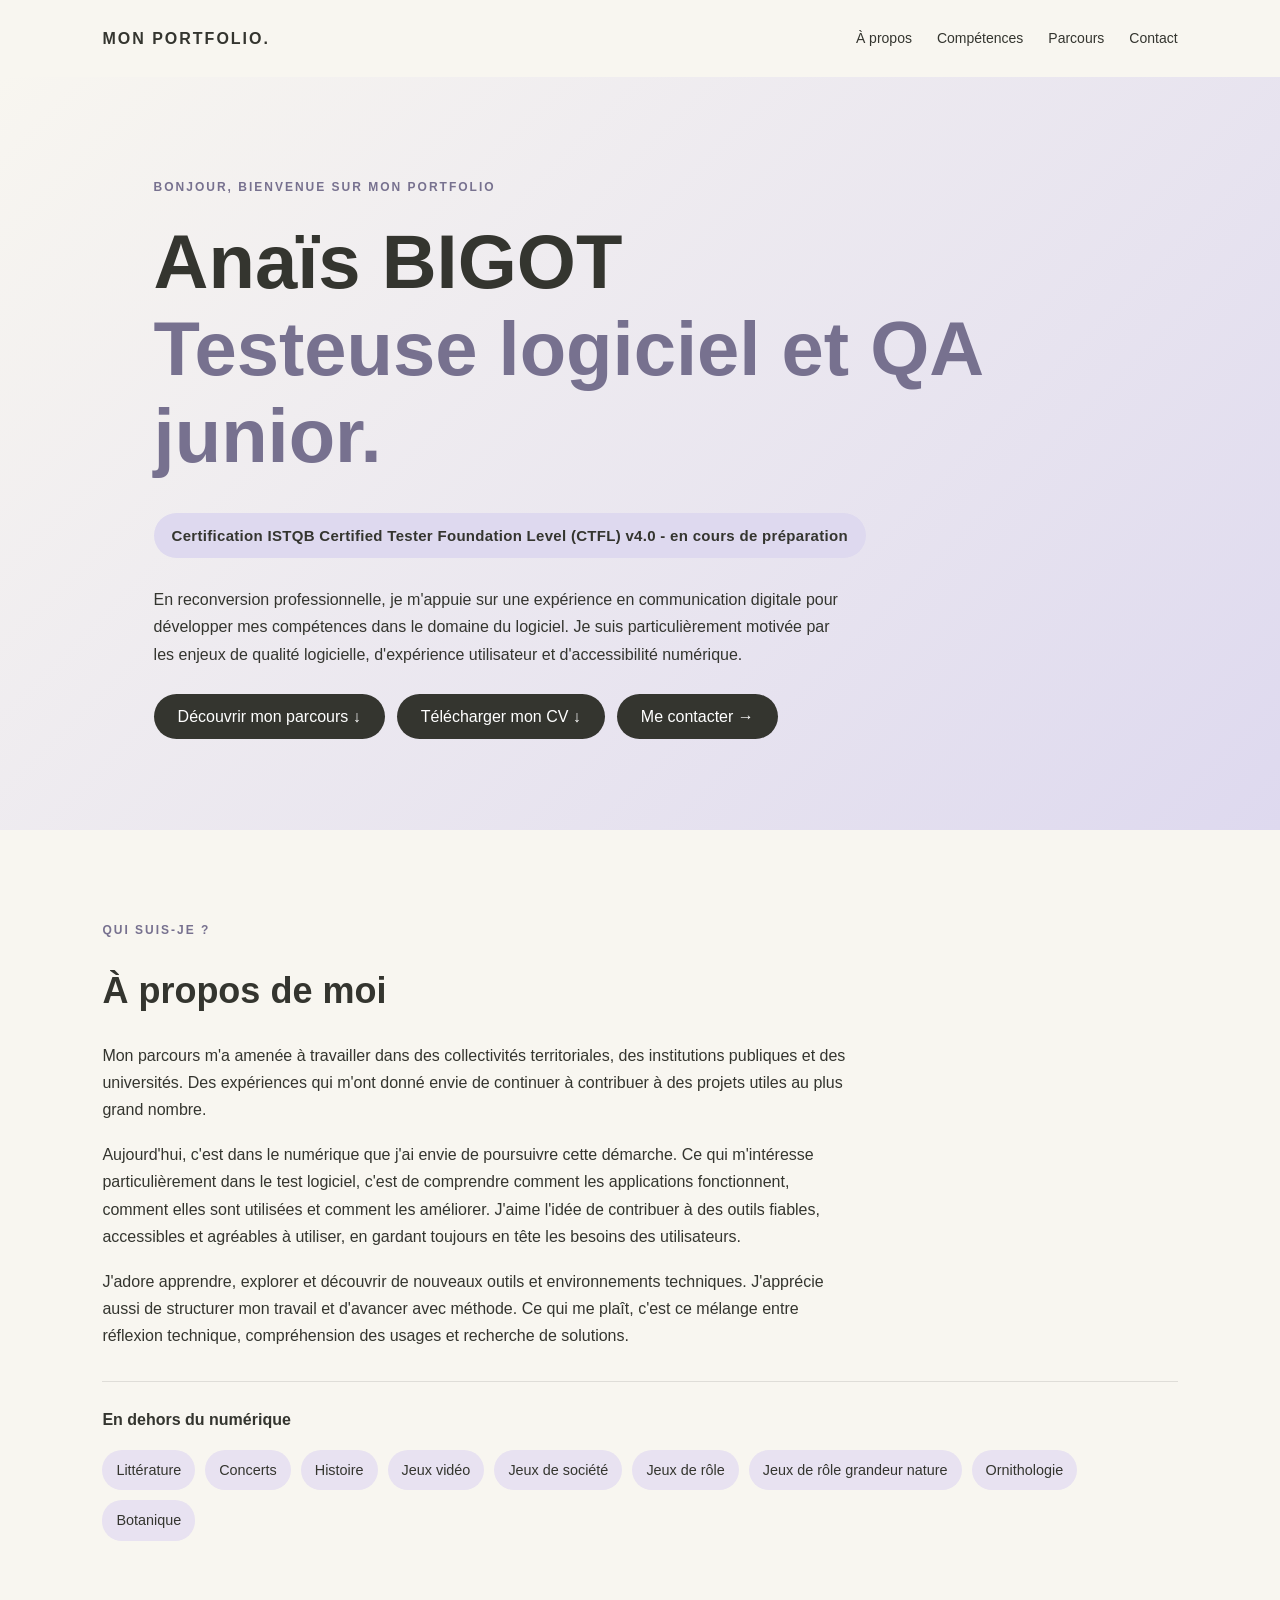
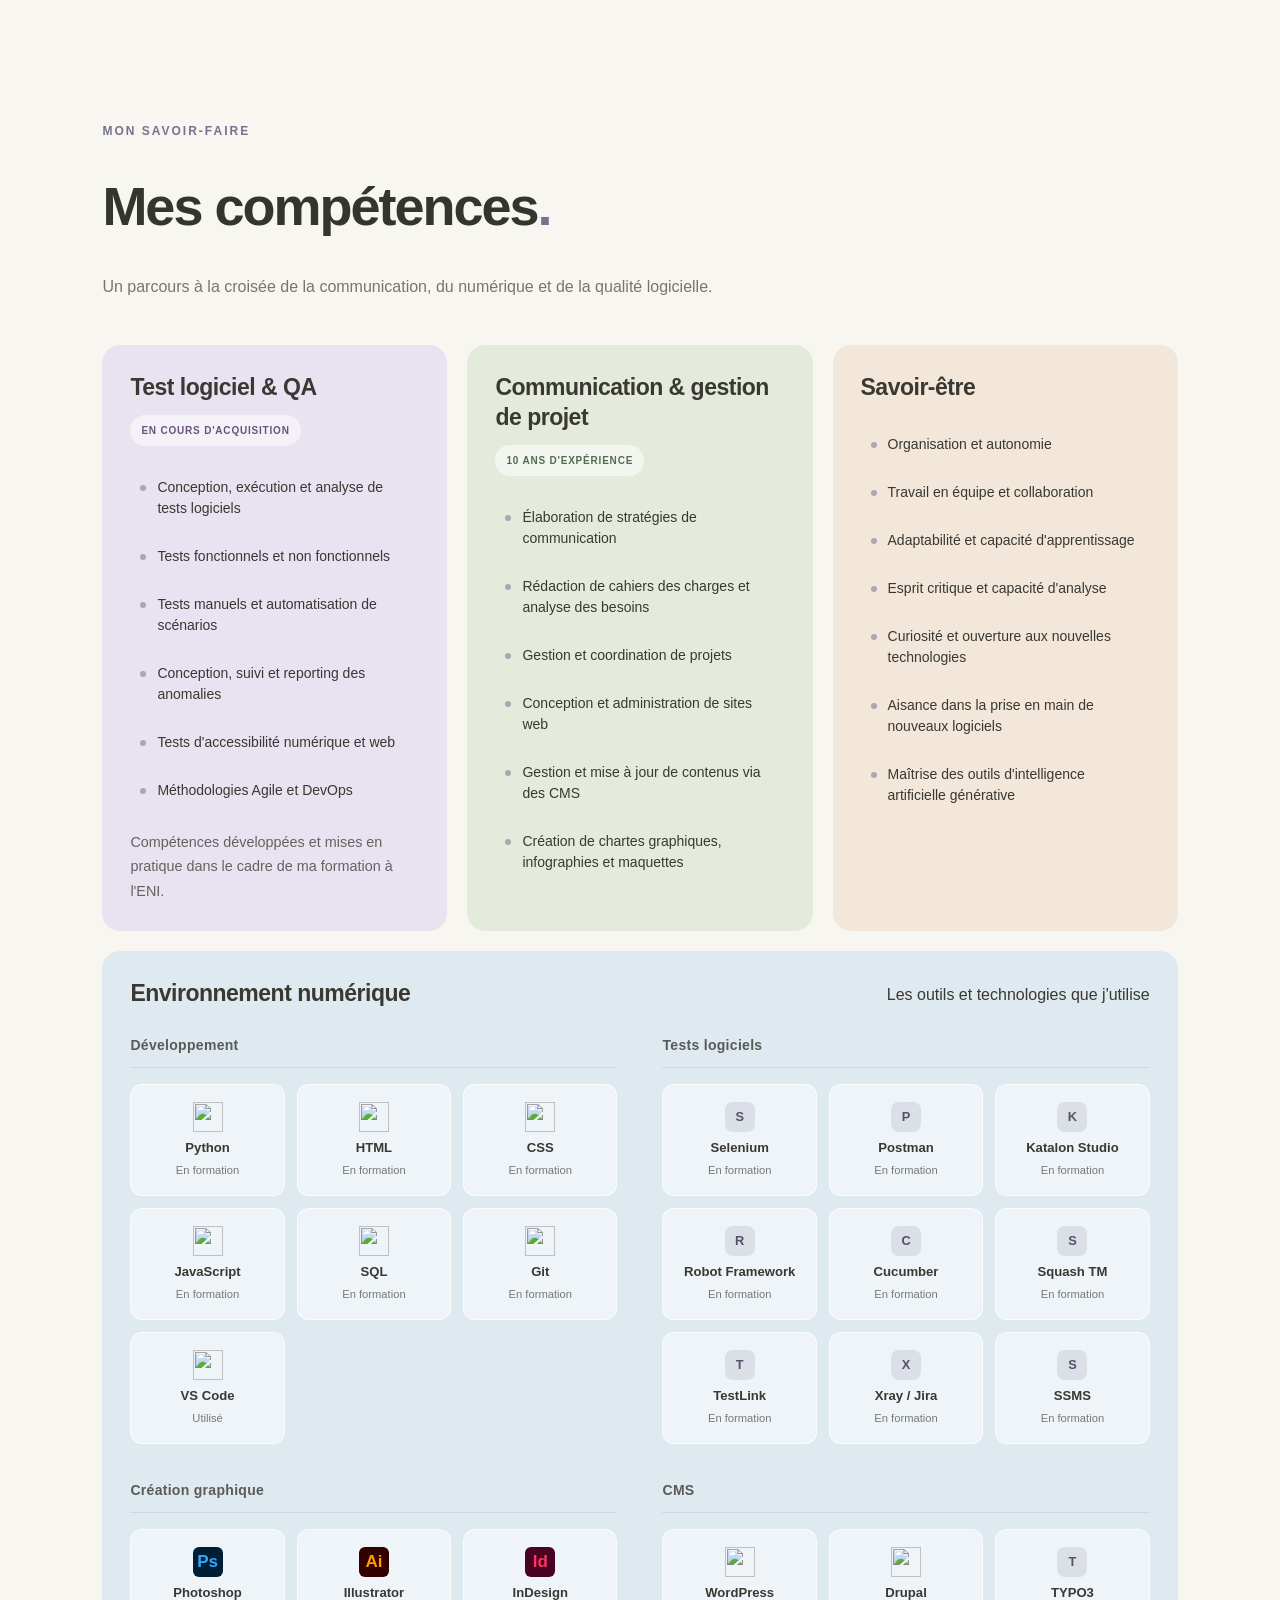
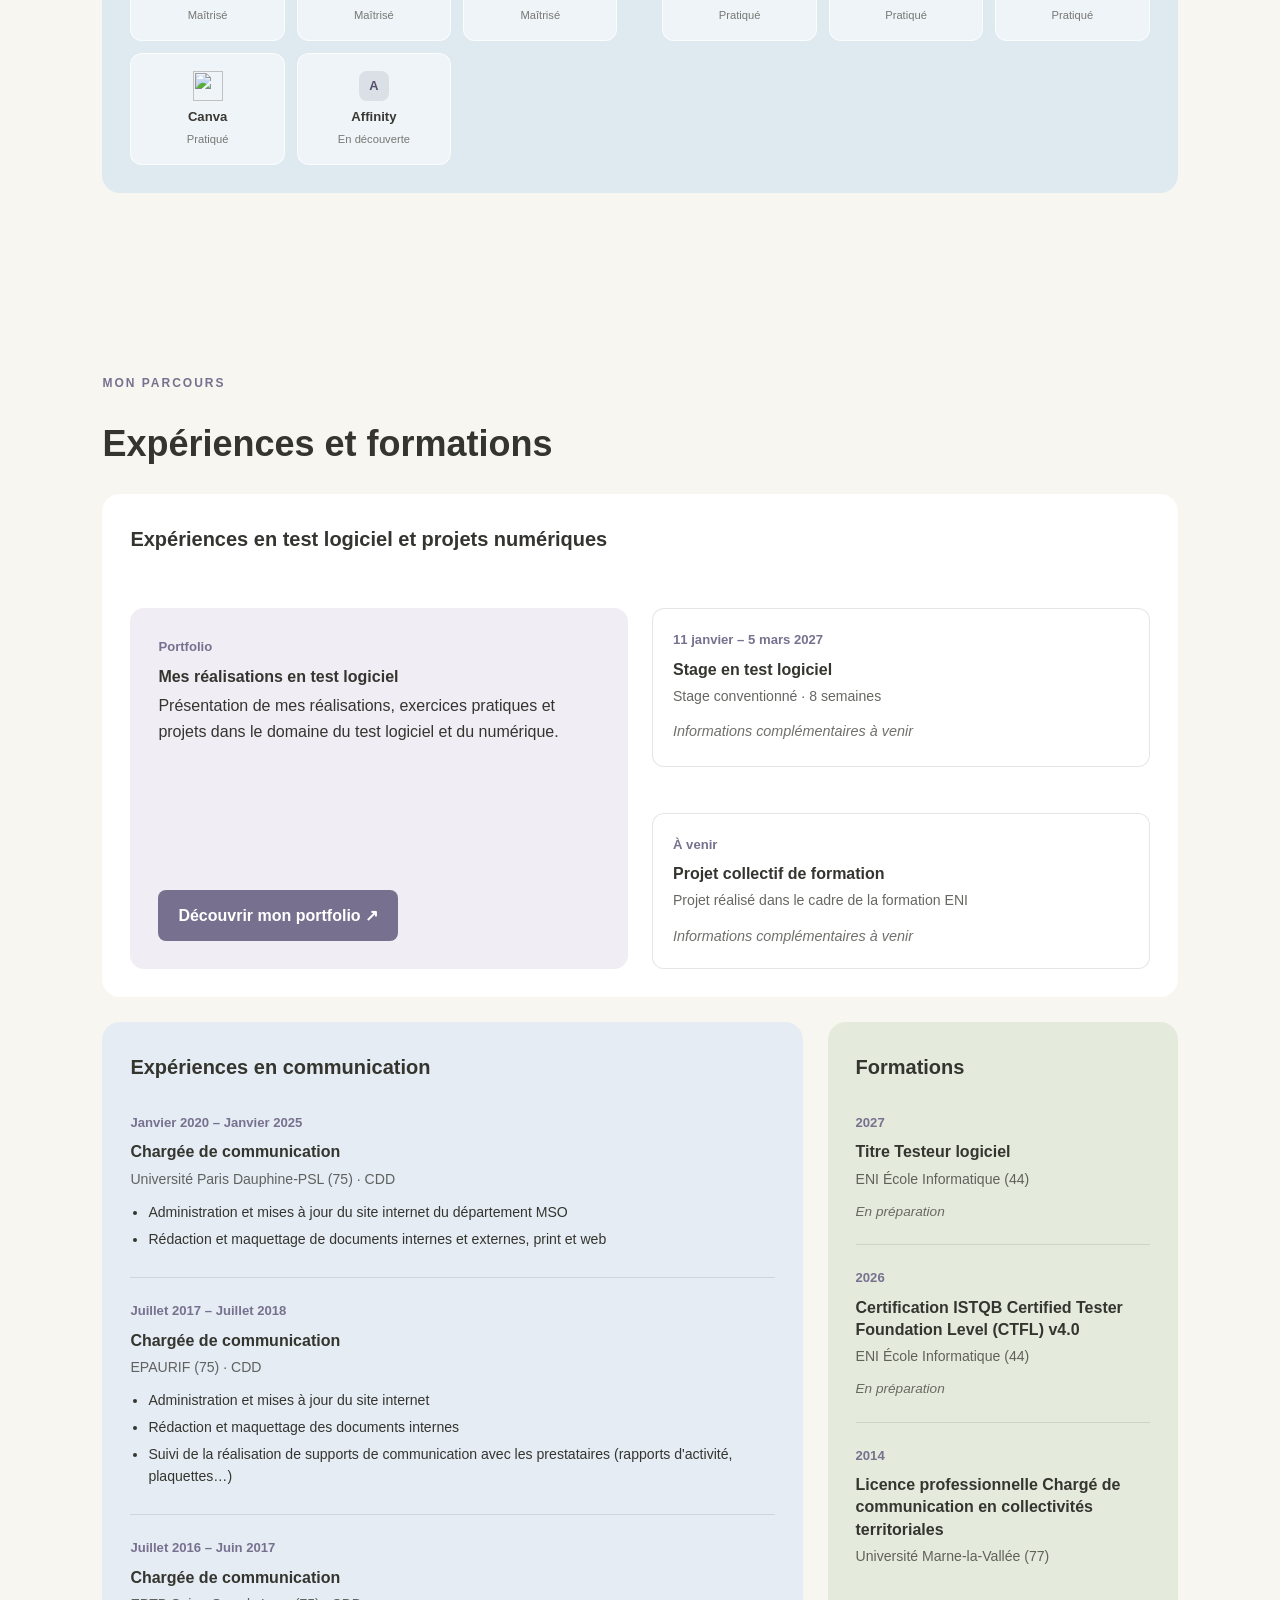
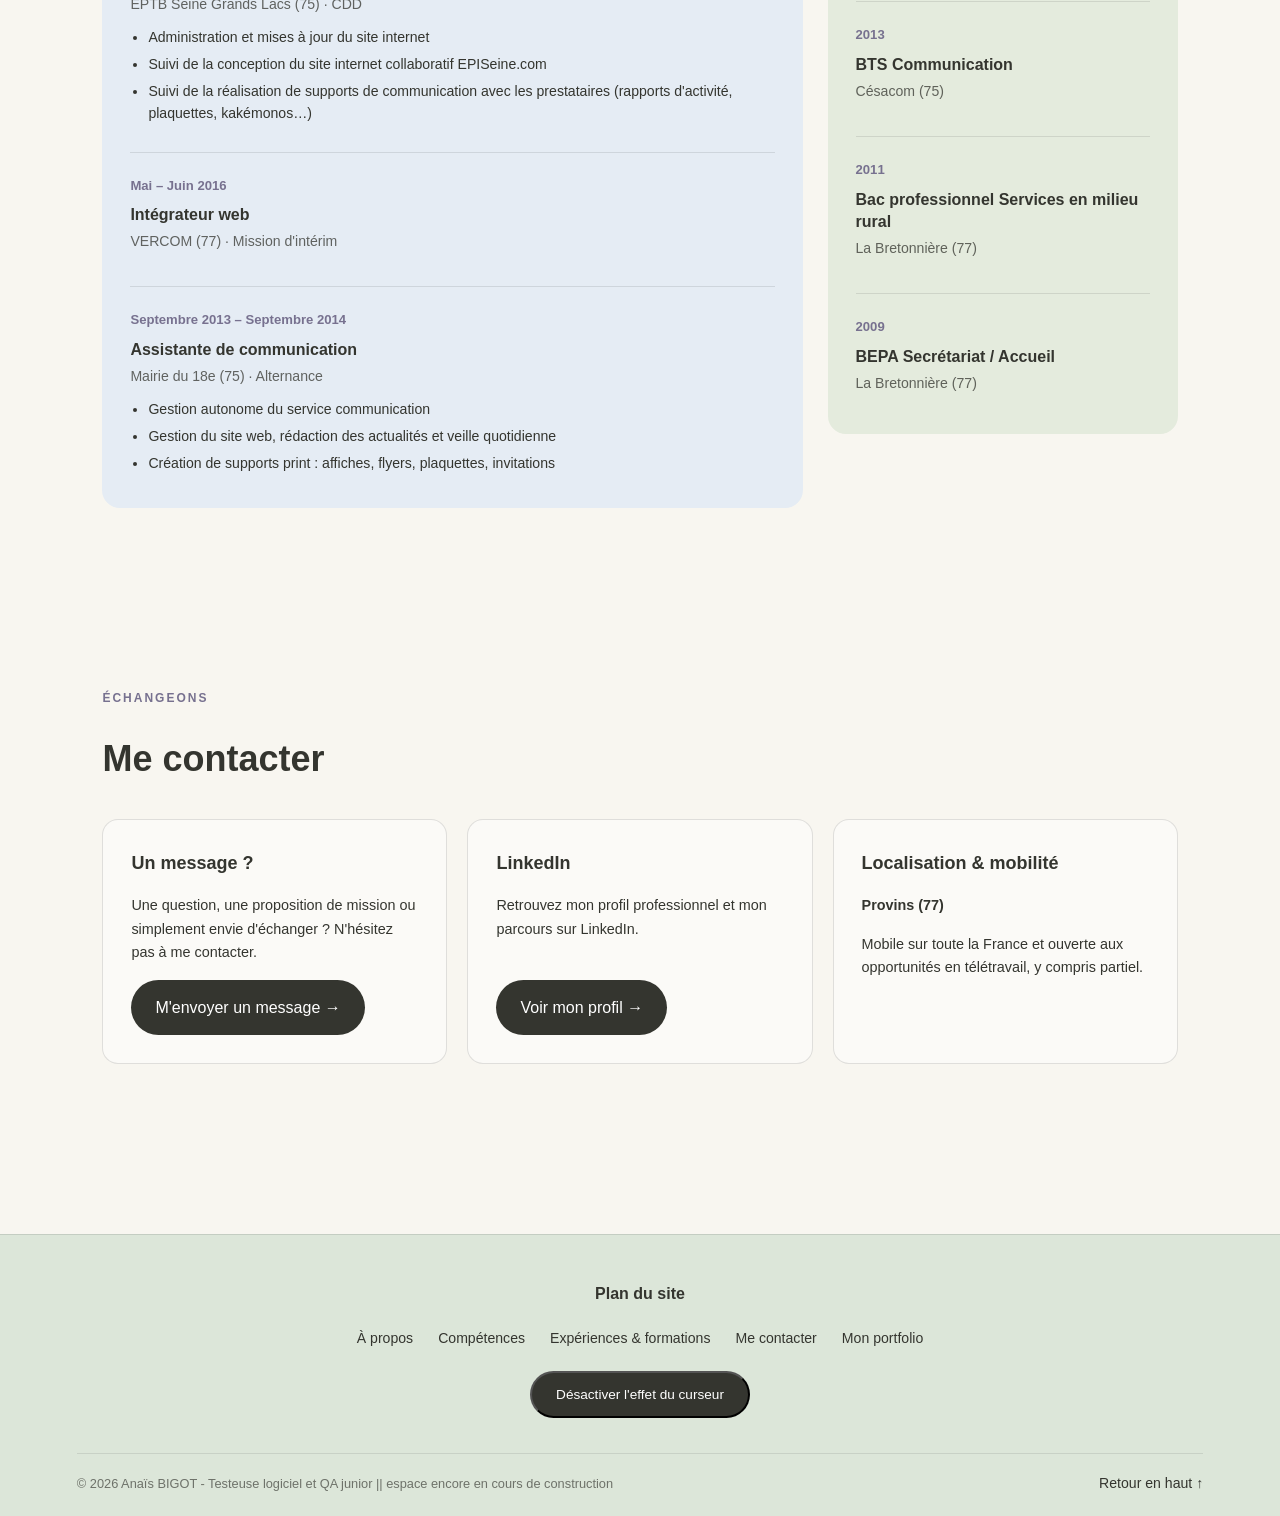
==== commit ea0ad2fd: "effet exeprience et ajout centres d'intérets" ====
--- a/index.html
+++ b/index.html
@@ -68,17 +68,34 @@
             </nav>
         </section>
 
+        
         <section id="apropos" class="section">
             <p class="surtitre">QUI SUIS-JE ?</p>
             <h2>À propos de moi</h2>
-            
-                <p>Mon parcours m'a amenée à travailler dans des collectivités territoriales, des institutions publiques et des universités. Des expériences qui m'ont donné envie de continuer à contribuer à des projets utiles au plus grand nombre.</p>
-
-                <p>Aujourd'hui, c'est dans le numérique que j'ai envie de poursuivre cette démarche. Ce qui m'intéresse particulièrement dans le test logiciel, c'est de comprendre comment les applications fonctionnent, comment elles sont utilisées et comment les améliorer. J'aime l'idée de contribuer à des outils fiables, accessibles et agréables à utiliser, en gardant toujours en tête les besoins des utilisateurs.</p>
-
-                <p>J'adore apprendre, explorer et découvrir de nouveaux outils et environnements techniques. J'apprécie aussi de structurer mon travail et d'avancer avec méthode. Ce qui me plaît, c'est ce mélange entre réflexion technique, compréhension des usages et recherche de solutions.</p>
-            
+
+            <p>Mon parcours m'a amenée à travailler dans des collectivités territoriales, des institutions publiques et des universités. Des expériences qui m'ont donné envie de continuer à contribuer à des projets utiles au plus grand nombre.</p>
+
+            <p>Aujourd'hui, c'est dans le numérique que j'ai envie de poursuivre cette démarche. Ce qui m'intéresse particulièrement dans le test logiciel, c'est de comprendre comment les applications fonctionnent, comment elles sont utilisées et comment les améliorer. J'aime l'idée de contribuer à des outils fiables, accessibles et agréables à utiliser, en gardant toujours en tête les besoins des utilisateurs.</p>
+
+            <p>J'adore apprendre, explorer et découvrir de nouveaux outils et environnements techniques. J'apprécie aussi de structurer mon travail et d'avancer avec méthode. Ce qui me plaît, c'est ce mélange entre réflexion technique, compréhension des usages et recherche de solutions.</p>
+
+            <div class="apropos-loisirs">
+                <h3>En dehors du numérique</h3>
+
+                <div class="loisirs-liste">
+                    <span>Littérature</span>
+                    <span>Concerts</span>
+                    <span>Histoire</span>
+                    <span>Jeux vidéo</span>
+                    <span>Jeux de société</span>
+                    <span>Jeux de rôle</span>
+                    <span>Jeux de rôle grandeur nature</span>
+                    <span>Ornithologie</span>
+                    <span>Botanique</span>
+                </div>
+            </div>
         </section>
+
 
 
 
--- a/css/style.css
+++ b/css/style.css
@@ -785,6 +785,20 @@
     border-radius: 18px;
     background: var(--blanc);
     min-width: 0;
+    transition: transform 0.25s ease, box-shadow 0.25s ease;
+}
+
+/* Animation des cartes */
+.parcours-card {
+    transition: transform 0.25s ease, box-shadow 0.25s ease;
+}
+
+/* Effet au survol */
+@media (hover: hover) {
+    .parcours-card:hover {
+        transform: translateY(-4px);
+        box-shadow: 0 12px 30px rgba(50, 45, 60, 0.07);
+    }
 }
 
 /* Couleurs des cartes */
@@ -960,6 +974,7 @@
 }
 
 
+
 /* ========================================
    CONTACT
 ======================================== */
@@ -1188,3 +1203,32 @@
 }
 
 
+
+/* ========================================
+   CENTRES D'INTÉRÊT
+======================================== */
+
+.apropos-loisirs {
+    margin-top: 32px;
+    padding-top: 24px;
+    border-top: 1px solid rgba(60, 60, 60, 0.13);
+}
+
+.apropos-loisirs h3 {
+    margin-bottom: 16px;
+    font-size: 1rem;
+    font-weight: 600;
+}
+
+.loisirs-liste {
+    display: flex;
+    flex-wrap: wrap;
+    gap: 10px;
+}
+
+.loisirs-liste span {
+    padding: 8px 14px;
+    border-radius: 20px;
+    background: var(--carte-lavande);
+    font-size: 0.9rem;
+}
